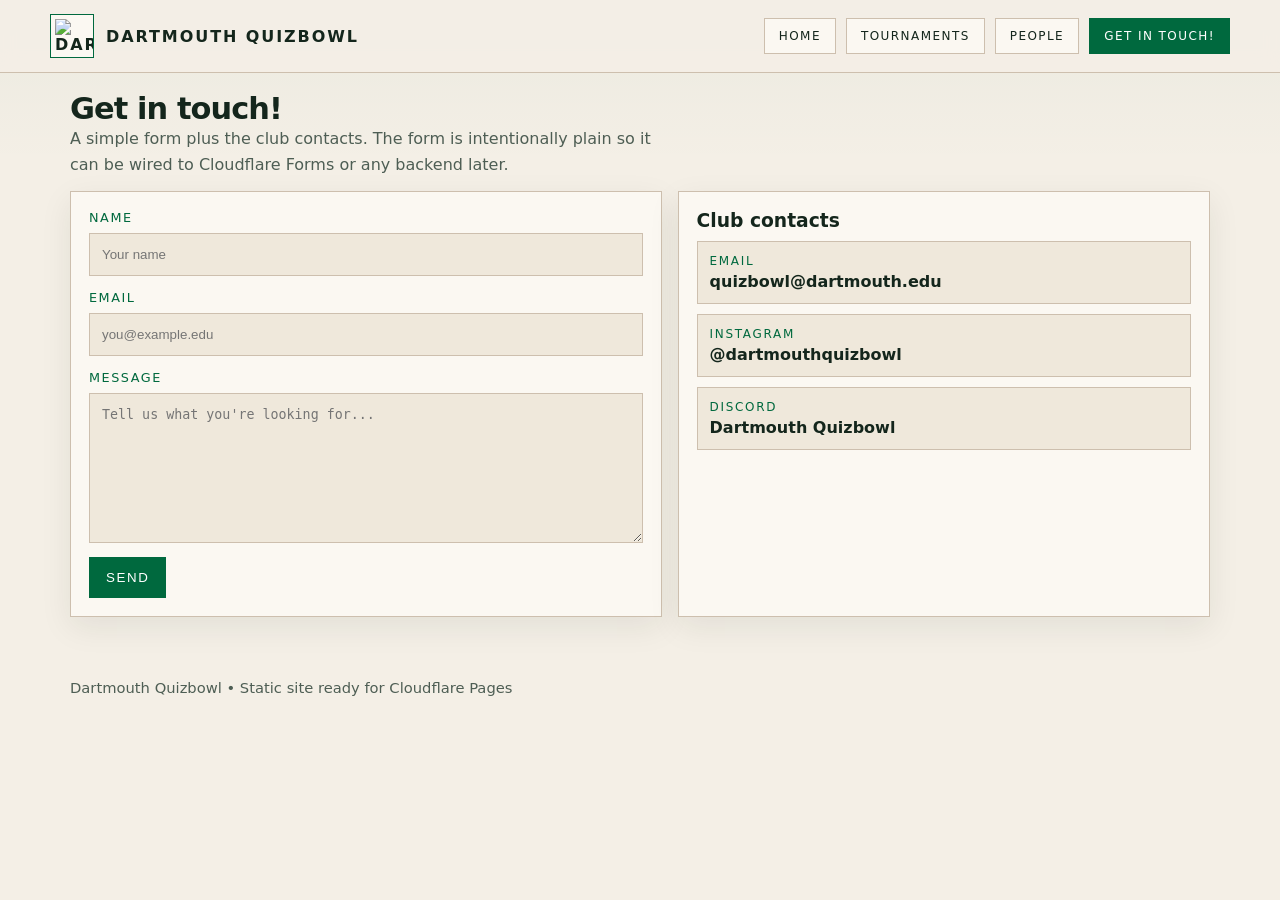
==== contact.html @ 3744be98 "first commit" ====
<!doctype html>
<html lang="en">
<head>
  <meta charset="utf-8" />
  <meta name="viewport" content="width=device-width, initial-scale=1" />
  <title>Dartmouth Quizbowl</title>
  <link rel="stylesheet" href="styles.css" />
  <script defer src="site.js"></script>
</head>
<body data-page="contact">
  <div class="site-shell">
    <header class="topbar">
      <div class="wrap topbar-inner">
        <a class="brand" href="index.html">
          <div class="brand-mark">
            <img src="logo.jpg" alt="Dartmouth Quizbowl logo" />
          </div>
          <div>Dartmouth Quizbowl</div>
        </a>
        <nav class="nav">
          <a href="index.html" data-page="home">Home</a>
          <a href="tournaments.html" data-page="tournaments">Tournaments</a>
          <a href="people.html" data-page="people">People</a>
          <a href="contact.html" data-page="contact">Get in touch!</a>
        </nav>
      </div>
    </header>
    <main>

      <section class="section">
        <div class="wrap">
          <div class="section-head">
            <div>
              <h2>Get in touch!</h2>
              <p>A simple form plus the club contacts. The form is intentionally plain so it can be wired to Cloudflare Forms or any backend later.</p>
            </div>
          </div>

          <div class="contact-layout">
            <form class="card form">
              <div class="field">
                <label for="name">Name</label>
                <input id="name" name="name" placeholder="Your name" />
              </div>
              <div class="field">
                <label for="email">Email</label>
                <input id="email" name="email" type="email" placeholder="you@example.edu" />
              </div>
              <div class="field">
                <label for="message">Message</label>
                <textarea id="message" name="message" placeholder="Tell us what you're looking for..."></textarea>
              </div>
              <button type="submit">Send</button>
            </form>

            <aside class="card contacts">
              <h3>Club contacts</h3>
              <div id="contactList" class="contact-list"></div>
            </aside>
          </div>
        </div>
      </section>

    </main>
    <footer class="footer">
      <div class="wrap small">Dartmouth Quizbowl • Static site ready for Cloudflare Pages</div>
    </footer>
  </div>
</body>
</html>
---- styles.css ----
:root{
  --bg:#f4efe6;
  --panel:#fbf8f2;
  --panel-2:#efe8db;
  --ink:#14261c;
  --muted:#4e5e54;
  --accent:#00693e;
  --accent-deep:#0c4f2f;
  --line:#cdbfae;
  --shadow:0 10px 30px rgba(20,38,28,.08);
  --max:1180px;
  --radius:0px;
}
*{box-sizing:border-box}
html,body{margin:0;padding:0;background:
  linear-gradient(180deg, rgba(0,105,62,.04), transparent 18%),
  var(--bg);
  color:var(--ink);
  font-family: Inter, ui-sans-serif, system-ui, -apple-system, BlinkMacSystemFont, "Segoe UI", sans-serif;
}
a{color:inherit;text-decoration:none}
img{display:block;max-width:100%}
.site-shell{min-height:100vh}
.wrap{max-width:var(--max);margin:0 auto;padding:0 20px}
.topbar{
  position:sticky;top:0;z-index:20;
  background:rgba(244,239,230,.95);
  backdrop-filter: blur(10px);
  border-bottom:1px solid var(--line);
}
.topbar-inner{
  display:flex;align-items:center;justify-content:space-between;gap:18px;
  padding:14px 0;
}
.brand{
  display:flex;align-items:center;gap:12px;font-weight:800;letter-spacing:.12em;text-transform:uppercase
}
.brand-mark{
  width:44px;
  height:44px;
  border:1px solid var(--accent);
  display:grid;
  place-items:center;
  background:var(--panel);
  overflow:hidden;
}

.brand-mark img{
  width:100%;
  height:100%;
  object-fit:contain;
  display:block;
  padding:4px;
}
.nav{display:flex;flex-wrap:wrap;gap:10px}
.nav a{
  padding:10px 14px;border:1px solid var(--line);background:var(--panel);text-transform:uppercase;
  font-size:12px;letter-spacing:.12em
}
.nav a.active,.nav a:hover{background:var(--accent);color:#fff;border-color:var(--accent)}

.hero{padding:30px 0 18px}
.hero-copy,.panel,.card{
  background:var(--panel);border:1px solid var(--line);box-shadow:var(--shadow);border-radius:var(--radius)
}
.hero-copy{padding:26px 28px}
.kicker{
  font-size:12px;letter-spacing:.16em;text-transform:uppercase;color:var(--accent);font-weight:700
}
h1,h2,h3,p,figure{margin:0}
h1{font-size:clamp(2.2rem, 5vw, 4.6rem);line-height:1;letter-spacing:-.05em;margin-top:10px}
.hero-copy p{margin-top:16px;color:var(--muted);max-width:72ch;font-size:1.02rem;line-height:1.65}

.home-collage-shell{
  margin-top:16px;
  padding:14px;
  background:linear-gradient(180deg, rgba(0,105,62,.06), rgba(0,105,62,.01));
  border:1px solid var(--line);
  box-shadow:var(--shadow);
}
.home-collage{
  display:grid;
  grid-template-columns:repeat(12,1fr);
  grid-template-rows:repeat(8, minmax(58px, 1fr));
  gap:12px;
  min-height:820px;
}
.collage-center,
.collage-item{
  border:1px solid var(--line);
  background:var(--panel);
}
.collage-center{
  grid-column:4 / 10;
  grid-row:3 / 7;
  padding:24px;
  display:flex;
  flex-direction:column;
  justify-content:center;
  align-items:flex-start;
  gap:14px;
  z-index:2;
}
.collage-center .eyebrow{
  font-size:11px;
  text-transform:uppercase;
  letter-spacing:.2em;
  color:var(--accent);
  font-weight:800;
}
.collage-center h2{
  font-size:clamp(1.6rem, 2.6vw, 2.6rem);
  line-height:1.02;
  letter-spacing:-.04em;
  max-width:10ch;
}
.collage-center p{
  color:var(--muted);
  line-height:1.75;
  max-width:38ch;
}
.collage-item{
  overflow:hidden;
  box-shadow:var(--shadow);
}
.collage-item img{
  width:100%;height:100%;object-fit:contain;background:var(--panel-2);
}
.collage-item.pos-a{grid-column:1 / 5;grid-row:1 / 4;transform:rotate(-1deg);}
.collage-item.pos-b{grid-column:5 / 9;grid-row:1 / 3;transform:rotate(1deg);}
.collage-item.pos-c{grid-column:9 / 13;grid-row:1 / 4;transform:rotate(-1deg);}
.collage-item.pos-d{grid-column:1 / 4;grid-row:4 / 7;transform:rotate(1deg);}
.collage-item.pos-e{grid-column:9 / 13;grid-row:4 / 7;transform:rotate(-1deg);}
.collage-item.pos-f{grid-column:2 / 6;grid-row:6 / 9;transform:rotate(1deg);}
.collage-item.pos-g{grid-column:6 / 11;grid-row:7 / 9;transform:rotate(-1deg);}
.collage-item.pos-h{grid-column:10 / 13;grid-row:6 / 8;transform:rotate(1deg);}

.section{padding:18px 0 34px}
.section-head{
  display:flex;align-items:end;justify-content:space-between;gap:18px;margin-bottom:14px
}
.section-head h2{font-size:1.9rem;letter-spacing:-.03em}
.section-head p{color:var(--muted);max-width:58ch;line-height:1.6}

.grid{display:grid;gap:16px}
.tournament{padding:18px;margin-bottom:16px}
.tournament h3{font-size:1.5rem;margin-bottom:10px}
.tournament p.desc{color:var(--muted);line-height:1.7;margin-bottom:14px;max-width:70ch}
.carousel{display:grid;grid-template-columns:auto 1fr auto;gap:10px;align-items:center}
.carousel button{
  width:44px;height:44px;border:1px solid var(--line);background:var(--panel-2);color:var(--accent);
  cursor:pointer;font-size:24px;line-height:1
}
.carousel-track{
  display:flex;gap:12px;overflow:auto;scroll-snap-type:x mandatory;padding-bottom:4px;
  scrollbar-width:thin;scrollbar-color:var(--accent) var(--panel-2)
}
.slide{
  min-width:min(100%, 760px);
  border:1px solid var(--line);background:var(--bg);scroll-snap-align:start
}
.slide-inner{padding:12px}
.slide-frame{
  width:100%;aspect-ratio:16 / 9;background:#ece5d9;border:1px solid var(--line);
  display:flex;align-items:center;justify-content:center;overflow:hidden
}
.slide-frame img{width:100%;height:100%;object-fit:contain;background:#ece5d9}
.caption{font-size:.93rem;color:var(--muted);padding:10px 2px 2px}

.people-group{margin-bottom:24px}
.divider{
  display:flex;align-items:center;gap:12px;margin:26px 0 16px
}
.divider:before,.divider:after{content:"";height:1px;background:var(--line);flex:1}
.divider span{
  text-transform:uppercase;letter-spacing:.18em;font-size:12px;color:var(--accent);font-weight:700
}
.people-grid{
  display:grid;
  grid-template-columns:repeat(4, minmax(0, 1fr));
  gap:16px;
}

@media (max-width: 1000px){
  .people-grid{
    grid-template-columns:repeat(2, minmax(0, 1fr));
  }
}

@media (max-width: 600px){
  .people-grid{
    grid-template-columns:1fr;
  }
}
.person{overflow:hidden}
.person .photo{aspect-ratio: 4 / 5;background:#ece5d9;border-bottom:1px solid var(--line)}
.person .photo img{width:100%;height:100%;object-fit:contain;background:#ece5d9}
.person .body{padding:14px}
.person .name{font-size:1.15rem;font-weight:800}
.person .title{margin-top:4px;color:var(--accent);text-transform:uppercase;font-size:.78rem;letter-spacing:.14em}
.person .bio{margin-top:10px;color:var(--muted);line-height:1.65;font-size:.95rem}

.contact-layout{display:grid;grid-template-columns:1fr .9fr;gap:16px}
.form{padding:18px}
.field{display:grid;gap:8px;margin-bottom:14px}
.field label{font-size:.8rem;text-transform:uppercase;letter-spacing:.12em;color:var(--accent)}
.field input,.field textarea{
  width:100%;padding:13px 12px;border:1px solid var(--line);background:var(--panel-2);color:var(--ink);border-radius:0;outline:none
}
.field textarea{min-height:150px;resize:vertical}
.form button{border:1px solid var(--accent);background:var(--accent);color:white;padding:12px 16px;text-transform:uppercase;letter-spacing:.12em;cursor:pointer}
.contacts{padding:18px}
.contact-list{display:grid;gap:10px;margin-top:10px}
.contact-item{padding:12px;border:1px solid var(--line);background:var(--panel-2)}
.contact-item .label{font-size:.75rem;text-transform:uppercase;letter-spacing:.14em;color:var(--accent)}
.contact-item .value{margin-top:4px;font-weight:700}
.footer{padding:28px 0 48px;color:var(--muted);font-size:.92rem}
.small{font-size:.92rem;color:var(--muted)}

@media (max-width: 980px){
  .carousel{grid-template-columns:1fr}
  .carousel button{display:none}
  .slide{min-width:100%}
  .home-collage{grid-template-columns:repeat(6,1fr);grid-template-rows:none;min-height:auto}
  .collage-center{
    grid-column:1 / -1;
    grid-row:auto;
    order:-1;
    margin-bottom:4px;
  }
  .collage-item.pos-a,.collage-item.pos-b,.collage-item.pos-c,.collage-item.pos-d,.collage-item.pos-e,.collage-item.pos-f,.collage-item.pos-g,.collage-item.pos-h{
    grid-column:span 3;
    grid-row:auto;
    transform:none;
    aspect-ratio:4 / 3;
    min-height:180px;
  }
  .contact-layout{grid-template-columns:1fr}
}
@media (max-width: 700px){
  .topbar-inner{flex-direction:column;align-items:flex-start}
  .nav{width:100%}
  .nav a{flex:1 1 auto;text-align:center}
  .home-collage{grid-template-columns:1fr;gap:12px}
  .collage-center,.collage-item.pos-a,.collage-item.pos-b,.collage-item.pos-c,.collage-item.pos-d,.collage-item.pos-e,.collage-item.pos-f,.collage-item.pos-g,.collage-item.pos-h{
    grid-column:1 / -1;
    grid-row:auto;
    transform:none;
    aspect-ratio:auto;
    min-height:180px;
  }
}

/* ── NEW HOMEPAGE ─────────────────────────────────────────────────────────── */

.hero-new{
  padding:56px 0 40px;
  border-bottom:1px solid var(--line);
}
.hero-new-inner{
  display:flex;flex-direction:column;gap:24px;
}
.hero-text{
  max-width:760px;
}
.hero-text h1{
  font-size:clamp(2.8rem, 7vw, 6rem);
  line-height:.96;
  letter-spacing:-.05em;
  margin-top:12px;
}
.hero-text p{
  margin-top:20px;color:var(--muted);font-size:1.08rem;line-height:1.7;max-width:56ch;
}
.hero-cta{
  display:inline-block;
  margin-top:28px;
  padding:13px 22px;
  border:1px solid var(--accent);
  background:var(--accent);
  color:#fff;
  text-transform:uppercase;
  letter-spacing:.12em;
  font-size:.82rem;
  font-weight:700;
  transition:background .18s,color .18s;
}
.hero-cta:hover{background:var(--accent-deep);border-color:var(--accent-deep)}

.intro-strip{
  padding:36px 0;
  border-bottom:1px solid var(--line);
}
.intro-text-block{
  max-width:720px;
}
.intro-text-block h2{
  font-size:clamp(1.4rem,2.8vw,2.2rem);
  letter-spacing:-.03em;
  line-height:1.1;
}
.intro-text-block p{
  margin-top:12px;color:var(--muted);line-height:1.75;max-width:62ch;
}

/* ── MASONRY COLLAGE ─────────────────────────────────────────────────────── */

.collage-section{padding:32px 0 40px}

.masonry-collage{
  display:grid;
  grid-template-columns:repeat(3,1fr);
  gap:12px;
  align-items:start;
}
.masonry-col{
  display:flex;flex-direction:column;gap:12px;
}
.masonry-item{
  margin:0;
  border:1px solid var(--line);
  background:var(--panel);
  overflow:hidden;
  box-shadow:var(--shadow);
}
.masonry-item img{
  width:100%;
  height:auto;
  display:block;
  object-fit:cover;
  transition:transform .4s ease;
}
.masonry-item:hover img{transform:scale(1.025)}

/* offset the middle column for a staggered feel */
.masonry-col:nth-child(2){
  margin-top:28px;
}

/* ── QUIZ ────────────────────────────────────────────────────────────────── */

.quiz-section{padding-bottom:60px}

.quiz-container{
  max-width:740px;
  position:relative;
  min-height:220px;
}

.quiz-card{
  background:var(--panel);
  border:1px solid var(--line);
  box-shadow:var(--shadow);
  padding:28px 28px 22px;
  opacity:0;
  transform:translateY(12px);
  transition:opacity .38s ease, transform .38s ease;
}
.quiz-card--visible{
  opacity:1;
  transform:translateY(0);
}
.quiz-card--exit{
  opacity:0;
  transform:translateY(-10px);
}

/* Correct flash: a subtle green highlight on the card */
.quiz-card--correct{
  border-color:var(--accent);
  animation:correctPulse .5s ease forwards;
}
@keyframes correctPulse{
  0%  {box-shadow:0 0 0 0 rgba(0,105,62,.35)}
  60% {box-shadow:0 0 0 14px rgba(0,105,62,0)}
  100%{box-shadow:var(--shadow)}
}

.quiz-question{
  font-size:1.08rem;
  line-height:1.7;
  font-weight:600;
  color:var(--ink);
  margin:0 0 22px;
  letter-spacing:-.01em;
}

.quiz-choices{
  display:grid;
  grid-template-columns:1fr 1fr;
  gap:10px;
}

.quiz-choice{
  text-align:left;
  padding:13px 15px;
  border:1px solid var(--line);
  background:var(--panel-2);
  color:var(--ink);
  font-size:.95rem;
  line-height:1.4;
  cursor:pointer;
  border-radius:0;
  transition:background .15s, border-color .15s, color .15s;
}
.quiz-choice:hover:not(:disabled){
  background:var(--accent);
  color:#fff;
  border-color:var(--accent);
}
.quiz-choice--locked{cursor:default}
.quiz-choice--correct{
  background:var(--accent)!important;
  color:#fff!important;
  border-color:var(--accent)!important;
  font-weight:700;
}
.quiz-choice--wrong{
  background:#f8ece8!important;
  color:#8a3520!important;
  border-color:#d4845a!important;
}
.quiz-choice--reveal{
  background:rgba(0,105,62,.1)!important;
  border-color:var(--accent)!important;
  color:var(--accent)!important;
  font-weight:700;
}

.quiz-next{
  display:inline-block;
  margin-top:18px;
  padding:11px 18px;
  border:1px solid var(--accent);
  background:var(--accent);
  color:#fff;
  font-size:.82rem;
  text-transform:uppercase;
  letter-spacing:.12em;
  cursor:pointer;
  font-weight:700;
  animation:fadeUp .3s ease forwards;
}
.quiz-next--retry{
  background:transparent;
  color:var(--accent);
}
.quiz-next:hover{background:var(--accent-deep);border-color:var(--accent-deep);color:#fff}
@keyframes fadeUp{
  from{opacity:0;transform:translateY(6px)}
  to  {opacity:1;transform:translateY(0)}
}

/* confetti pieces */
.confetti-piece{will-change:transform,opacity}

/* ── RESPONSIVE ADDITIONS ─────────────────────────────────────────────────── */

@media(max-width:860px){
  .masonry-collage{grid-template-columns:repeat(2,1fr)}
  .masonry-col:nth-child(3){display:none}
  .masonry-col:nth-child(2){margin-top:18px}
  .quiz-choices{grid-template-columns:1fr}
}
@media(max-width:600px){
  .masonry-collage{grid-template-columns:1fr}
  .masonry-col:nth-child(2){margin-top:0}
  .masonry-col:nth-child(3){display:flex}
  .quiz-card{padding:20px 16px 16px}
}
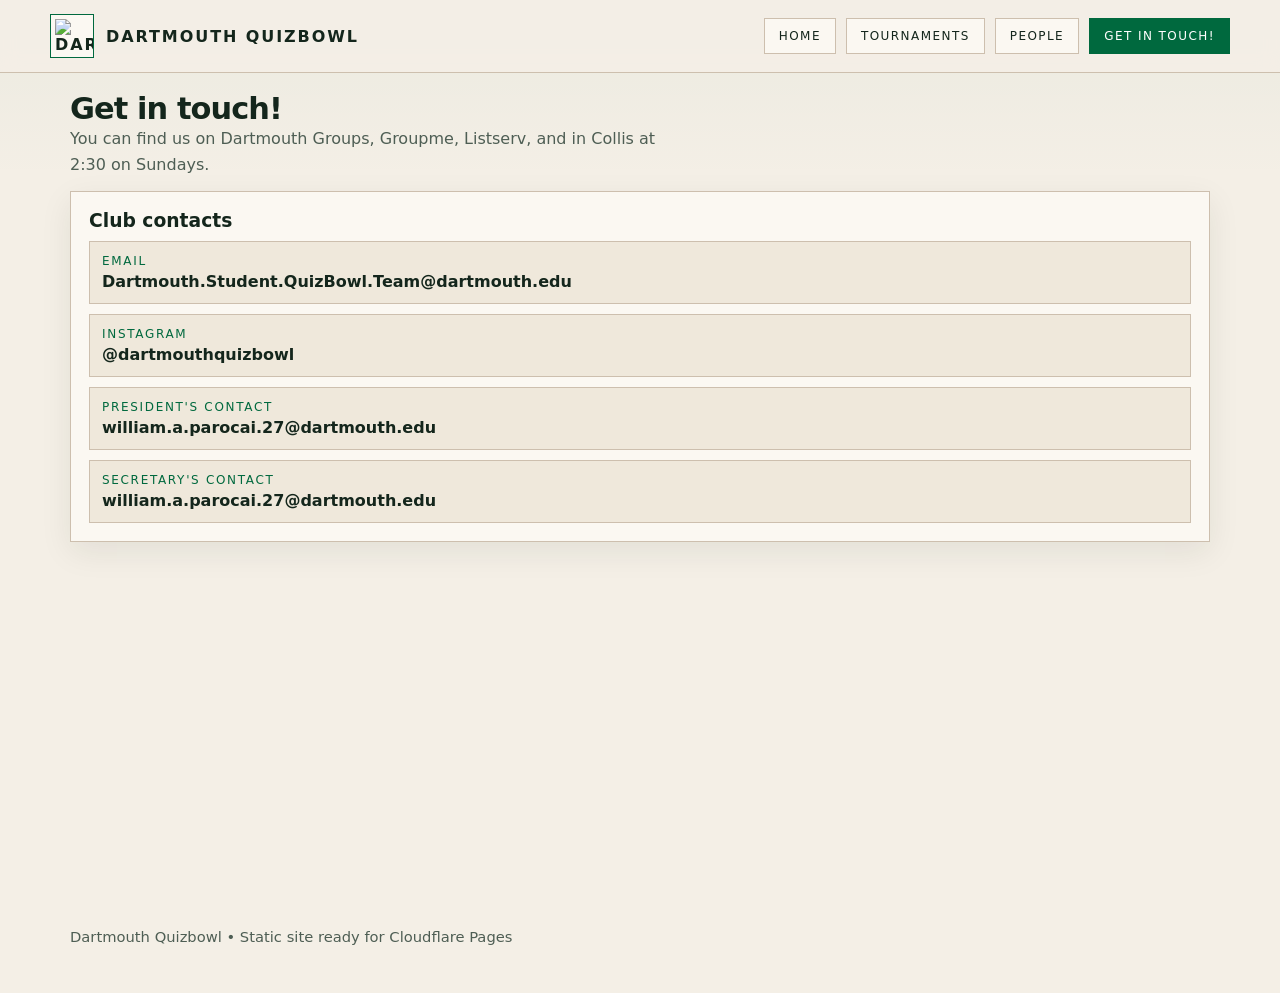
==== commit fd8b9692: "morning" ====
--- a/contact.html
+++ b/contact.html
@@ -26,16 +26,16 @@
       </div>
     </header>
     <main>
-
+      
       <section class="section">
         <div class="wrap">
           <div class="section-head">
             <div>
               <h2>Get in touch!</h2>
-              <p>A simple form plus the club contacts. The form is intentionally plain so it can be wired to Cloudflare Forms or any backend later.</p>
+              <p>You can find us on Dartmouth Groups, Groupme, Listserv, and in Collis at 2:30 on Sundays.</p>
             </div>
           </div>
-
+          <!--
           <div class="contact-layout">
             <form class="card form">
               <div class="field">
@@ -52,6 +52,7 @@
               </div>
               <button type="submit">Send</button>
             </form>
+            -->
 
             <aside class="card contacts">
               <h3>Club contacts</h3>
--- a/styles.css
+++ b/styles.css
@@ -468,3 +468,20 @@
   .masonry-col:nth-child(3){display:flex}
   .quiz-card{padding:20px 16px 16px}
 }
+
+#masonry-collage,
+#masonry-collage img {
+  max-width: 100%;
+}
+
+.masonry-collage figure {
+  margin: 0 0 1rem;
+  break-inside: avoid;
+  -webkit-column-break-inside: avoid;
+}
+
+.masonry-collage img {
+  display: block;
+  width: 100%;
+  height: auto;
+}
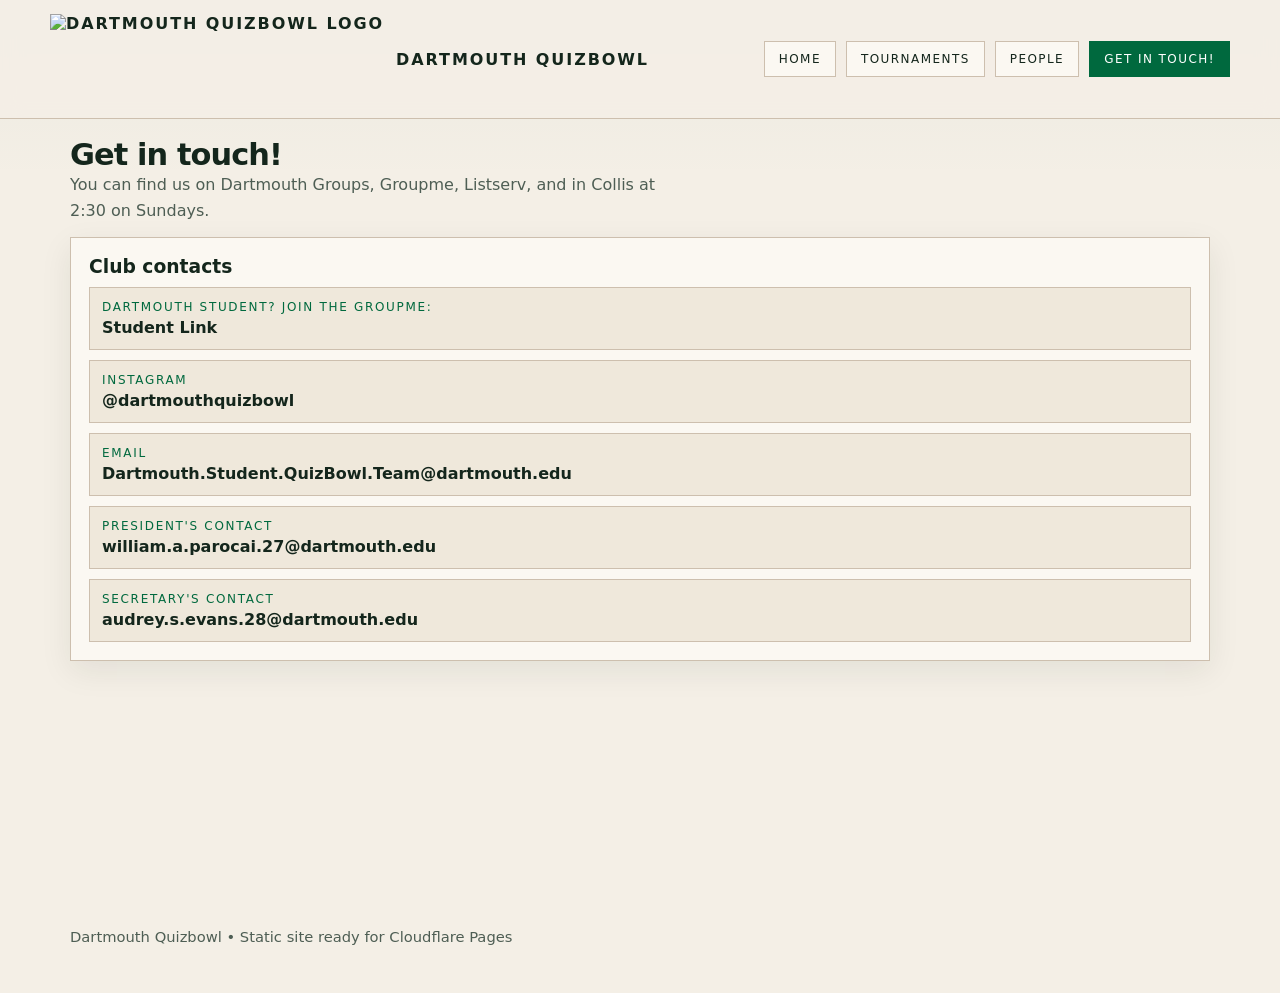
==== commit 501ead5c: "Logo added" ====
--- a/contact.html
+++ b/contact.html
@@ -13,7 +13,7 @@
       <div class="wrap topbar-inner">
         <a class="brand" href="index.html">
           <div class="brand-mark">
-            <img src="logo.jpg" alt="Dartmouth Quizbowl logo" />
+            <img src="https://aura.dartmouthquizbowl.org/logo.webp" alt="Dartmouth Quizbowl logo" />
           </div>
           <div>Dartmouth Quizbowl</div>
         </a>
--- a/styles.css
+++ b/styles.css
@@ -36,21 +36,21 @@
   display:flex;align-items:center;gap:12px;font-weight:800;letter-spacing:.12em;text-transform:uppercase
 }
 .brand-mark{
-  width:44px;
-  height:44px;
-  border:1px solid var(--accent);
+  height:10%;
+  width: auto;
+  border:0px solid var(--accent);
   display:grid;
   place-items:center;
-  background:var(--panel);
-  overflow:hidden;
+  background:transparent;
+  object-fit: contain;
 }
 
 .brand-mark img{
-  width:100%;
-  height:100%;
+  width:auto;
+  height:10vh;
   object-fit:contain;
   display:block;
-  padding:4px;
+  padding:0px;
 }
 .nav{display:flex;flex-wrap:wrap;gap:10px}
 .nav a{
@@ -161,10 +161,10 @@
 }
 .slide-inner{padding:12px}
 .slide-frame{
-  width:100%;aspect-ratio:16 / 9;background:#ece5d9;border:1px solid var(--line);
+  width:100%;aspect-ratio:16 / 9;background:transparent;border:0px solid var(--line);
   display:flex;align-items:center;justify-content:center;overflow:hidden
 }
-.slide-frame img{width:100%;height:100%;object-fit:contain;background:#ece5d9}
+.slide-frame img{width:100%;height:100%;object-fit:contain;background:transparent}
 .caption{font-size:.93rem;color:var(--muted);padding:10px 2px 2px}
 
 .people-group{margin-bottom:24px}
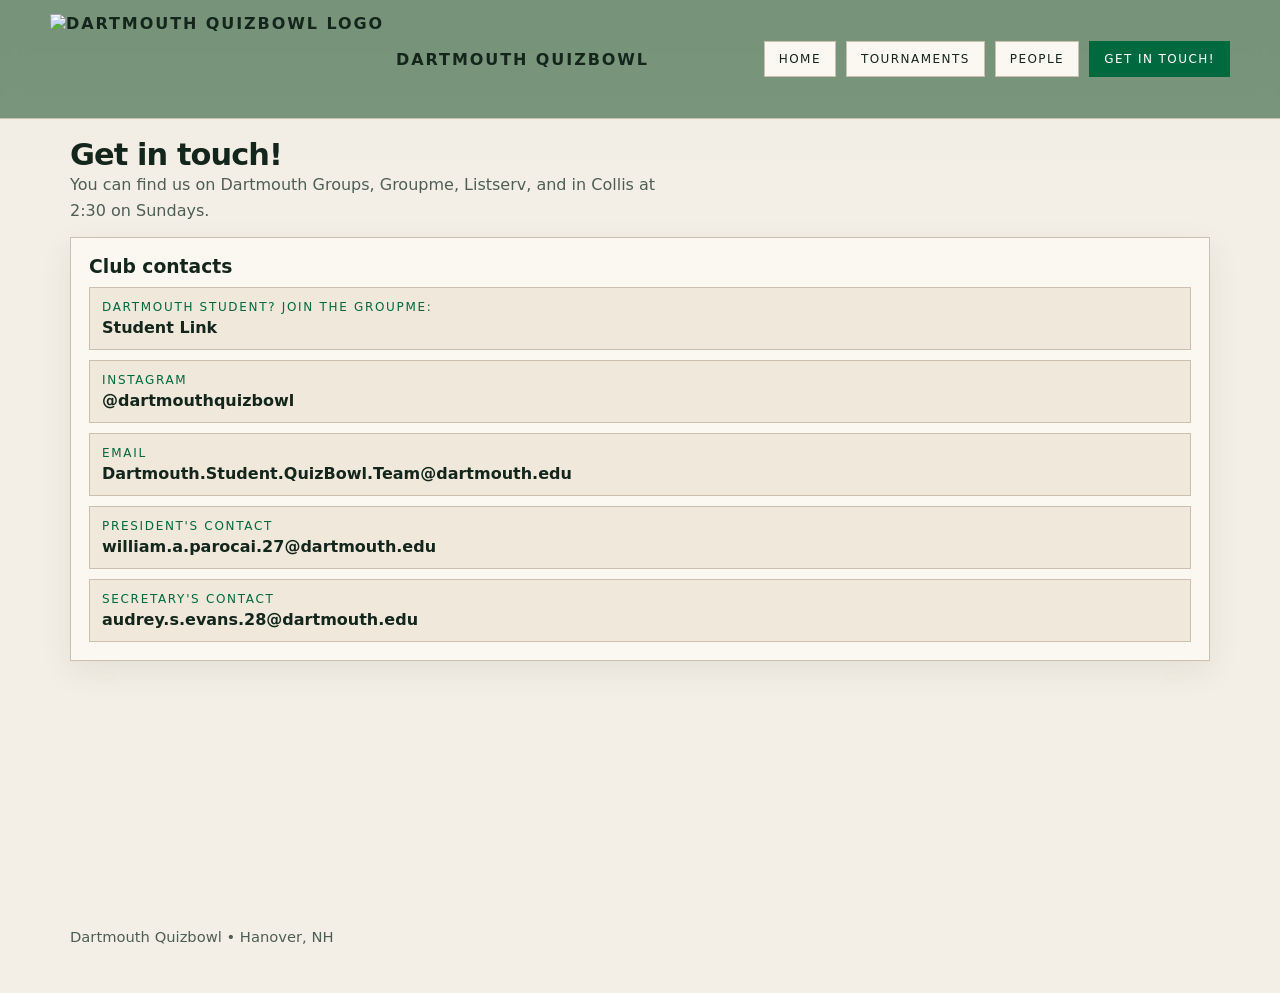
==== commit 388c18fe: "green bar" ====
--- a/contact.html
+++ b/contact.html
@@ -64,7 +64,7 @@
 
     </main>
     <footer class="footer">
-      <div class="wrap small">Dartmouth Quizbowl • Static site ready for Cloudflare Pages</div>
+      <div class="wrap small">Dartmouth Quizbowl • Hanover, NH</div>
     </footer>
   </div>
 </body>
--- a/styles.css
+++ b/styles.css
@@ -24,7 +24,7 @@
 .wrap{max-width:var(--max);margin:0 auto;padding:0 20px}
 .topbar{
   position:sticky;top:0;z-index:20;
-  background:rgba(244,239,230,.95);
+  background:rgba(3, 62, 21, 0.5);
   backdrop-filter: blur(10px);
   border-bottom:1px solid var(--line);
 }
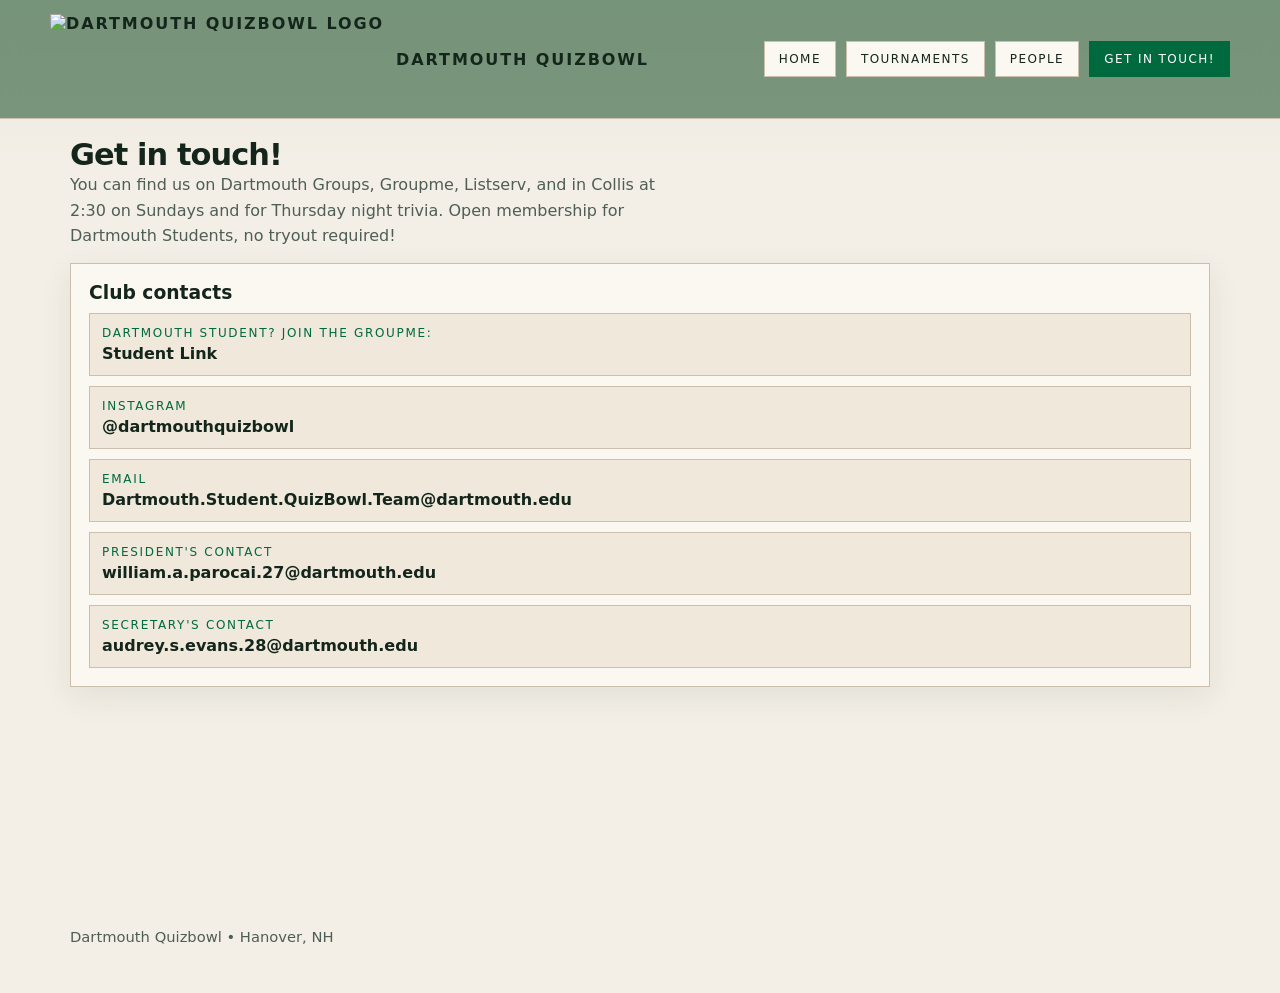
==== commit be10ed9e: "Descriptions edited" ====
--- a/contact.html
+++ b/contact.html
@@ -32,7 +32,7 @@
           <div class="section-head">
             <div>
               <h2>Get in touch!</h2>
-              <p>You can find us on Dartmouth Groups, Groupme, Listserv, and in Collis at 2:30 on Sundays.</p>
+              <p>You can find us on Dartmouth Groups, Groupme, Listserv, and in Collis at 2:30 on Sundays and for Thursday night trivia. Open membership for Dartmouth Students, no tryout required!</p>
             </div>
           </div>
           <!--
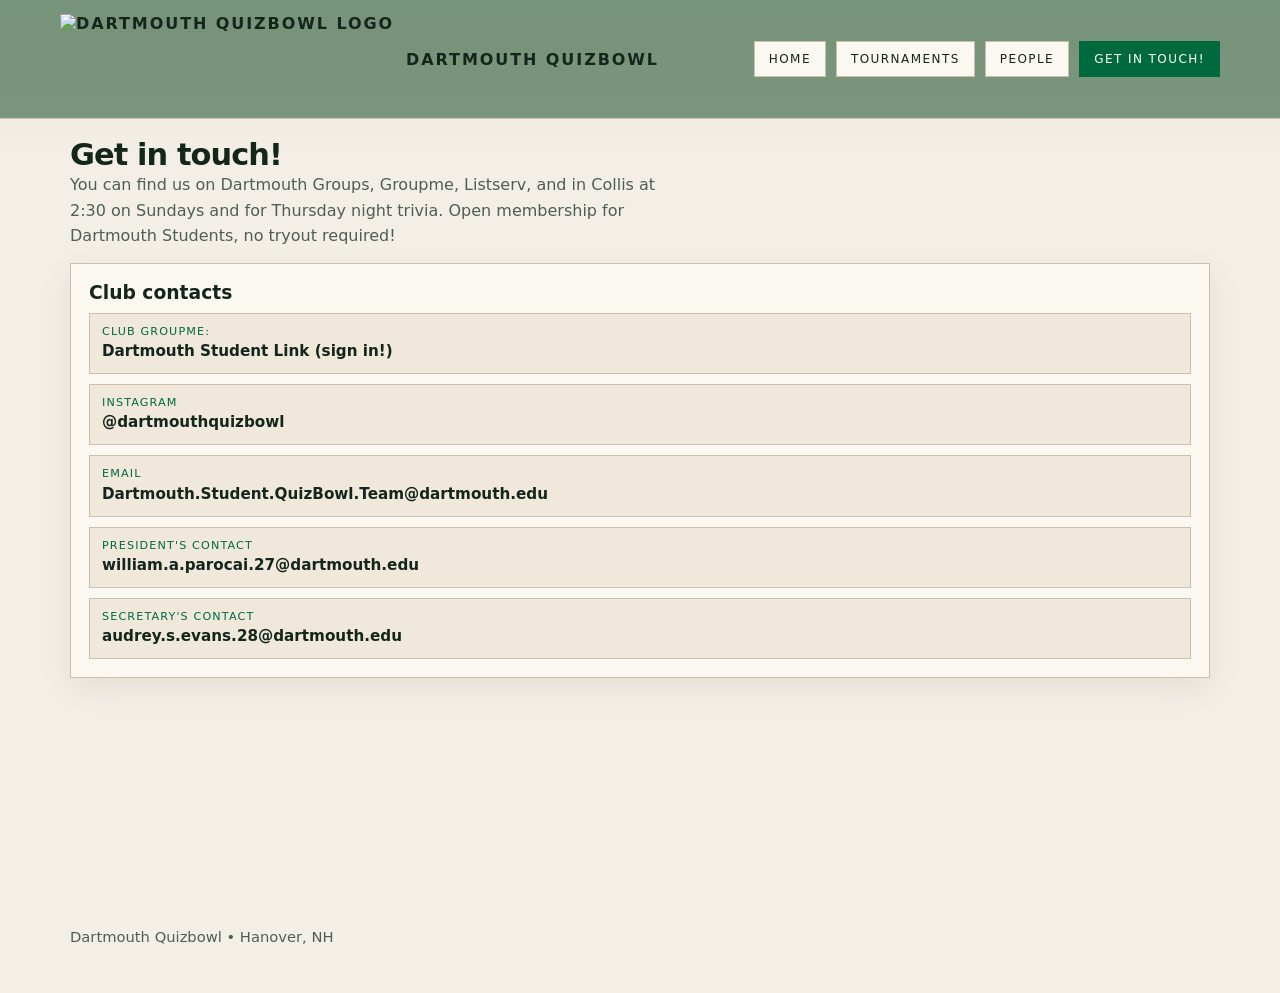
==== commit 3c21af96: "Added favicon logo and no easter eggs" ====
--- a/contact.html
+++ b/contact.html
@@ -4,6 +4,7 @@
   <meta charset="utf-8" />
   <meta name="viewport" content="width=device-width, initial-scale=1" />
   <title>Dartmouth Quizbowl</title>
+  <link rel="icon" href="https://aura.dartmouthquizbowl.org/logo.webp" type="image/webp" />
   <link rel="stylesheet" href="styles.css" />
   <script defer src="site.js"></script>
 </head>
--- a/styles.css
+++ b/styles.css
@@ -30,7 +30,7 @@
 }
 .topbar-inner{
   display:flex;align-items:center;justify-content:space-between;gap:18px;
-  padding:14px 0;
+  padding:14px 10px;
 }
 .brand{
   display:flex;align-items:center;gap:12px;font-weight:800;letter-spacing:.12em;text-transform:uppercase
@@ -152,16 +152,24 @@
   cursor:pointer;font-size:24px;line-height:1
 }
 .carousel-track{
-  display:flex;gap:12px;overflow:auto;scroll-snap-type:x mandatory;padding-bottom:4px;
+  --tournament-photo-height:clamp(260px, 45vw, 520px);
+  display:flex;gap:8px;align-items:flex-start;overflow:auto;scroll-snap-type:x mandatory;padding-bottom:4px;
   scrollbar-width:thin;scrollbar-color:var(--accent) var(--panel-2)
 }
 .slide{
-  min-width:min(100%, 760px);
-  border:1px solid var(--line);background:var(--bg);scroll-snap-align:start
-}
-.slide-inner{padding:12px}
+  flex:0 0 auto;
+  width:min(calc((var(--tournament-photo-height) * 16) / 9), 100%);
+  max-width:100%;
+  border:0px solid var(--line);background:var(--bg);scroll-snap-align:center
+}
+.slide:first-child{scroll-snap-align:start}
+.slide:last-child{scroll-snap-align:end}
+.slide--loaded{
+  width:min(calc(var(--tournament-photo-height) * var(--slide-ratio-number)), 100%);
+}
+.slide-inner{padding:8px}
 .slide-frame{
-  width:100%;aspect-ratio:16 / 9;background:transparent;border:0px solid var(--line);
+  width:100%;aspect-ratio:var(--slide-ratio, 16 / 9);background:transparent;border:0px solid var(--line);
   display:flex;align-items:center;justify-content:center;overflow:hidden
 }
 .slide-frame img{width:100%;height:100%;object-fit:contain;background:transparent}
@@ -174,6 +182,52 @@
 .divider:before,.divider:after{content:"";height:1px;background:var(--line);flex:1}
 .divider span{
   text-transform:uppercase;letter-spacing:.18em;font-size:12px;color:var(--accent);font-weight:700
+}
+.alumni-key{
+  display:inline-flex;
+  align-items:center;
+  gap:1px;
+  cursor:default!important;
+}
+.alumni-key-letter{
+  appearance:none;
+  border:0;
+  background:transparent;
+  color:inherit;
+  cursor:default!important;
+  font:inherit;
+  letter-spacing:inherit;
+  padding:2px 1px;
+  text-transform:inherit;
+  transition:transform .16s ease;
+  user-select:none;
+  -webkit-user-drag:none;
+}
+.alumni-key,
+.alumni-key *,
+.alumni-key-letter,
+.alumni-key-letter:hover,
+.alumni-key-letter:active,
+.alumni-key-letter:focus,
+.alumni-key-letter:focus-visible,
+.alumni-key-letter.selected{
+  cursor:default!important;
+}
+.alumni-key-letter:hover,
+.alumni-key-letter:focus-visible{
+  outline:0;
+}
+.alumni-key-letter.selected{
+  outline:0;
+  transform:translateY(-1px);
+}
+.alumni-key--shuffling .alumni-key-letter{
+  animation:alumniKeyShuffle .26s cubic-bezier(.2,.8,.2,1);
+}
+@keyframes alumniKeyShuffle{
+  0%{transform:translateY(0)}
+  45%{transform:translateY(-3px)}
+  100%{transform:translateY(0)}
 }
 .people-grid{
   display:grid;
@@ -199,6 +253,15 @@
 .person .name{font-size:1.15rem;font-weight:800}
 .person .title{margin-top:4px;color:var(--accent);text-transform:uppercase;font-size:.78rem;letter-spacing:.14em}
 .person .bio{margin-top:10px;color:var(--muted);line-height:1.65;font-size:.95rem}
+.person--secret{
+  transform-origin:center top;
+  animation:secretPersonIn .62s cubic-bezier(.18,.9,.22,1) both;
+}
+@keyframes secretPersonIn{
+  0%{opacity:0;transform:translateY(18px) scale(.96)}
+  60%{opacity:1;transform:translateY(-3px) scale(1.015)}
+  100%{opacity:1;transform:translateY(0) scale(1)}
+}
 
 .contact-layout{display:grid;grid-template-columns:1fr .9fr;gap:16px}
 .form{padding:18px}
@@ -209,18 +272,56 @@
 }
 .field textarea{min-height:150px;resize:vertical}
 .form button{border:1px solid var(--accent);background:var(--accent);color:white;padding:12px 16px;text-transform:uppercase;letter-spacing:.12em;cursor:pointer}
-.contacts{padding:18px}
-.contact-list{display:grid;gap:10px;margin-top:10px}
-.contact-item{padding:12px;border:1px solid var(--line);background:var(--panel-2)}
-.contact-item .label{font-size:.75rem;text-transform:uppercase;letter-spacing:.14em;color:var(--accent)}
-.contact-item .value{margin-top:4px;font-weight:700}
+.contacts{
+  padding:18px;
+}
+
+.contact-list{
+  display:grid;
+  gap:10px;
+  margin-top:10px;
+}
+
+.contact-item{
+  padding:12px;
+  border:1px solid var(--line);
+  background:var(--panel-2);
+}
+
+.contact-item .label{
+  font-size:.7rem;
+  line-height:1.1;
+  text-transform:uppercase;
+  letter-spacing:.10em;
+  color:var(--accent);
+}
+
+.contact-item .value{
+  margin-top:4px;
+  font-weight:700;
+  font-size:clamp(.85rem, 3.2vw, .95rem);
+  line-height:1.25;
+  overflow-wrap:anywhere;
+  word-break:break-word;
+  white-space:normal;
+}
 .footer{padding:28px 0 48px;color:var(--muted);font-size:.92rem}
 .small{font-size:.92rem;color:var(--muted)}
+
+@media (max-width: 600px){
+  .contacts{
+    padding:14px;
+  }
+
+  .contact-item{
+    padding:10px;
+  }
+}
 
 @media (max-width: 980px){
   .carousel{grid-template-columns:1fr}
   .carousel button{display:none}
-  .slide{min-width:100%}
+  .slide{min-width:0}
   .home-collage{grid-template-columns:repeat(6,1fr);grid-template-rows:none;min-height:auto}
   .collage-center{
     grid-column:1 / -1;
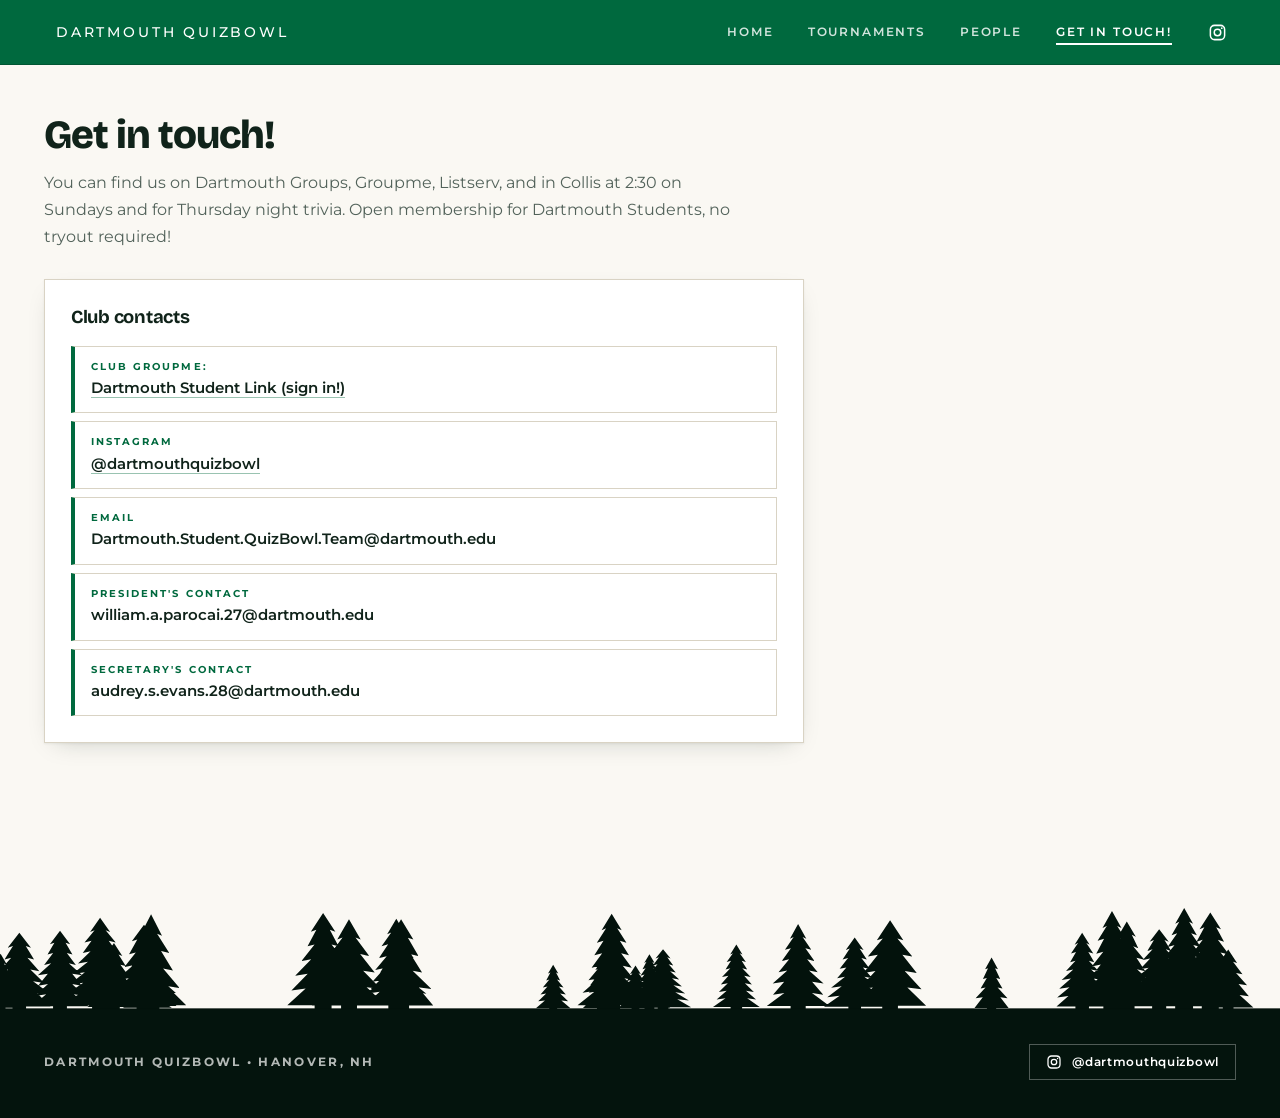
==== commit be9f2561: "Redesign: Montserrat header, trivia stage with bonfire, rotating photos, titles in Bricolage Grotesq" ====
--- a/contact.html
+++ b/contact.html
@@ -5,24 +5,27 @@
   <meta name="viewport" content="width=device-width, initial-scale=1" />
   <title>Dartmouth Quizbowl</title>
   <link rel="icon" href="https://aura.dartmouthquizbowl.org/logo.webp" type="image/webp" />
+  <link rel="preconnect" href="https://fonts.googleapis.com" />
+  <link rel="preconnect" href="https://fonts.gstatic.com" crossorigin />
+  <link href="https://fonts.googleapis.com/css2?family=Fraunces:ital,opsz,wght@1,9..144,500;1,9..144,600&family=Bricolage+Grotesque:opsz,wght@12..96,600;12..96,700;12..96,800&family=Montserrat:wght@300;400;500;600;700;800&display=swap" rel="stylesheet" />
   <link rel="stylesheet" href="styles.css" />
   <script defer src="site.js"></script>
 </head>
 <body data-page="contact">
   <div class="site-shell">
-    <header class="topbar">
+    <header class="topbar" id="topbar">
       <div class="wrap topbar-inner">
-        <a class="brand" href="index.html">
-          <div class="brand-mark">
-            <img src="https://aura.dartmouthquizbowl.org/logo.webp" alt="Dartmouth Quizbowl logo" />
-          </div>
-          <div>Dartmouth Quizbowl</div>
+        <a class="brand" href="index.html" aria-label="Dartmouth Quizbowl home">
+          <img class="brand-logo" src="https://aura.dartmouthquizbowl.org/logo.webp" alt="" />
+          <span class="brand-text">Dartmouth <em>Quizbowl</em></span>
         </a>
-        <nav class="nav">
+        <button class="nav-toggle" type="button" aria-label="Toggle menu" aria-expanded="false" aria-controls="siteNav"><span></span><span></span><span></span></button>
+        <nav class="nav" id="siteNav">
           <a href="index.html" data-page="home">Home</a>
           <a href="tournaments.html" data-page="tournaments">Tournaments</a>
           <a href="people.html" data-page="people">People</a>
           <a href="contact.html" data-page="contact">Get in touch!</a>
+          <a href="https://www.instagram.com/dartmouthquizbowl/" class="nav-ig" target="_blank" rel="noopener noreferrer" aria-label="Dartmouth Quizbowl on Instagram" title="Instagram"><svg viewBox="0 0 24 24" fill="none" stroke="currentColor" stroke-width="1.9" stroke-linecap="round" stroke-linejoin="round" aria-hidden="true"><rect x="3" y="3" width="18" height="18" rx="5.2"/><circle cx="12" cy="12" r="4.1"/><circle cx="17.4" cy="6.6" r="1.1" fill="currentColor" stroke="none"/></svg></a>
         </nav>
       </div>
     </header>
@@ -65,7 +68,10 @@
 
     </main>
     <footer class="footer">
-      <div class="wrap small">Dartmouth Quizbowl • Hanover, NH</div>
+      <div class="wrap footer-inner">
+        <div class="small">Dartmouth Quizbowl &bull; Hanover, NH</div>
+        <a class="footer-ig" href="https://www.instagram.com/dartmouthquizbowl/" target="_blank" rel="noopener noreferrer"><svg viewBox="0 0 24 24" fill="none" stroke="currentColor" stroke-width="1.9" stroke-linecap="round" stroke-linejoin="round" aria-hidden="true"><rect x="3" y="3" width="18" height="18" rx="5.2"/><circle cx="12" cy="12" r="4.1"/><circle cx="17.4" cy="6.6" r="1.1" fill="currentColor" stroke="none"/></svg><span>@dartmouthquizbowl</span></a>
+      </div>
     </footer>
   </div>
 </body>
--- a/styles.css
+++ b/styles.css
@@ -1,588 +1,392 @@
+/* ───────────────────────────────────────────────────────────────────────────
+   Dartmouth Quizbowl — crisp, light, square. Dark pines at the bottom.
+   ─────────────────────────────────────────────────────────────────────────── */
 :root{
-  --bg:#f4efe6;
-  --panel:#fbf8f2;
-  --panel-2:#efe8db;
-  --ink:#14261c;
-  --muted:#4e5e54;
+  --bg:#faf8f3;
+  --white:#fff;
+  --tint:#eaf1ec;
+  --panel:#fff;
+  --panel-2:#f1eee6;
+  --ink:#10231a;
+  --muted:#52625a;
   --accent:#00693e;
-  --accent-deep:#0c4f2f;
-  --line:#cdbfae;
-  --shadow:0 10px 30px rgba(20,38,28,.08);
-  --max:1180px;
-  --radius:0px;
-}
-*{box-sizing:border-box}
-html,body{margin:0;padding:0;background:
-  linear-gradient(180deg, rgba(0,105,62,.04), transparent 18%),
-  var(--bg);
-  color:var(--ink);
-  font-family: Inter, ui-sans-serif, system-ui, -apple-system, BlinkMacSystemFont, "Segoe UI", sans-serif;
-}
+  --accent-bright:#12a363;
+  --accent-deep:#064a2c;
+  --night:#04140d;
+  --mist:#a9c9b8;
+  --line:#d9d3c4;
+  --shadow:0 1px 2px rgba(16,35,26,.06), 0 8px 24px -12px rgba(16,35,26,.25);
+  --shadow-lg:0 2px 4px rgba(0,0,0,.08), 0 24px 56px -20px rgba(0,0,0,.5);
+  --max:1240px;
+  --head-h:64px;
+  --font:"Montserrat", ui-sans-serif, system-ui, -apple-system, "Segoe UI", sans-serif;
+}
+*{box-sizing:border-box;border-radius:0}
+html{scroll-behavior:smooth}
+html,body{margin:0;padding:0}
+body{background:var(--bg);color:var(--ink);font-family:var(--font);-webkit-font-smoothing:antialiased}
 a{color:inherit;text-decoration:none}
 img{display:block;max-width:100%}
-.site-shell{min-height:100vh}
-.wrap{max-width:var(--max);margin:0 auto;padding:0 20px}
-.topbar{
-  position:sticky;top:0;z-index:20;
-  background:rgba(3, 62, 21, 0.5);
-  backdrop-filter: blur(10px);
-  border-bottom:1px solid var(--line);
-}
-.topbar-inner{
-  display:flex;align-items:center;justify-content:space-between;gap:18px;
-  padding:14px 10px;
-}
-.brand{
-  display:flex;align-items:center;gap:12px;font-weight:800;letter-spacing:.12em;text-transform:uppercase
-}
-.brand-mark{
-  height:10%;
-  width: auto;
-  border:0px solid var(--accent);
-  display:grid;
-  place-items:center;
-  background:transparent;
-  object-fit: contain;
-}
-
-.brand-mark img{
-  width:auto;
-  height:10vh;
-  object-fit:contain;
-  display:block;
-  padding:0px;
-}
-.nav{display:flex;flex-wrap:wrap;gap:10px}
+h1,h2,h3,p,figure,ul{margin:0}
+.site-shell{min-height:100vh;display:flex;flex-direction:column}
+main{flex:1}
+.wrap{max-width:var(--max);margin:0 auto;padding:0 24px}
+::selection{background:var(--accent);color:#fff}
+:focus-visible{outline:2px solid var(--accent-bright);outline-offset:2px}
+
+/* ── HEADER ─────────────────────────────────────────────────────────────── */
+.topbar{position:sticky;top:0;z-index:50;background:var(--accent);border-bottom:1px solid rgba(0,0,0,.18)}
+.topbar.is-scrolled{box-shadow:0 6px 20px -8px rgba(0,0,0,.45)}
+.topbar-inner{display:flex;align-items:center;justify-content:space-between;gap:20px;height:var(--head-h)}
+.brand{display:flex;align-items:center;gap:12px;color:#fff;flex-shrink:0}
+.brand-logo{height:38px;width:auto;object-fit:contain}
+.brand-text{font-weight:500;font-size:.88rem;letter-spacing:.2em;text-transform:uppercase;line-height:1;white-space:nowrap}
+.brand-text em{font-style:normal;font-weight:inherit;opacity:1}
+
+.nav{display:flex;align-items:center;gap:2px}
 .nav a{
-  padding:10px 14px;border:1px solid var(--line);background:var(--panel);text-transform:uppercase;
-  font-size:12px;letter-spacing:.12em
-}
-.nav a.active,.nav a:hover{background:var(--accent);color:#fff;border-color:var(--accent)}
-
-.hero{padding:30px 0 18px}
-.hero-copy,.panel,.card{
-  background:var(--panel);border:1px solid var(--line);box-shadow:var(--shadow);border-radius:var(--radius)
-}
-.hero-copy{padding:26px 28px}
-.kicker{
-  font-size:12px;letter-spacing:.16em;text-transform:uppercase;color:var(--accent);font-weight:700
-}
-h1,h2,h3,p,figure{margin:0}
-h1{font-size:clamp(2.2rem, 5vw, 4.6rem);line-height:1;letter-spacing:-.05em;margin-top:10px}
-.hero-copy p{margin-top:16px;color:var(--muted);max-width:72ch;font-size:1.02rem;line-height:1.65}
-
-.home-collage-shell{
-  margin-top:16px;
-  padding:14px;
-  background:linear-gradient(180deg, rgba(0,105,62,.06), rgba(0,105,62,.01));
-  border:1px solid var(--line);
-  box-shadow:var(--shadow);
-}
-.home-collage{
-  display:grid;
-  grid-template-columns:repeat(12,1fr);
-  grid-template-rows:repeat(8, minmax(58px, 1fr));
-  gap:12px;
-  min-height:820px;
-}
-.collage-center,
-.collage-item{
-  border:1px solid var(--line);
-  background:var(--panel);
-}
-.collage-center{
-  grid-column:4 / 10;
-  grid-row:3 / 7;
-  padding:24px;
-  display:flex;
-  flex-direction:column;
-  justify-content:center;
-  align-items:flex-start;
-  gap:14px;
-  z-index:2;
-}
-.collage-center .eyebrow{
-  font-size:11px;
-  text-transform:uppercase;
-  letter-spacing:.2em;
-  color:var(--accent);
-  font-weight:800;
-}
-.collage-center h2{
-  font-size:clamp(1.6rem, 2.6vw, 2.6rem);
-  line-height:1.02;
-  letter-spacing:-.04em;
-  max-width:10ch;
-}
-.collage-center p{
-  color:var(--muted);
-  line-height:1.75;
-  max-width:38ch;
-}
-.collage-item{
-  overflow:hidden;
-  box-shadow:var(--shadow);
-}
-.collage-item img{
-  width:100%;height:100%;object-fit:contain;background:var(--panel-2);
-}
-.collage-item.pos-a{grid-column:1 / 5;grid-row:1 / 4;transform:rotate(-1deg);}
-.collage-item.pos-b{grid-column:5 / 9;grid-row:1 / 3;transform:rotate(1deg);}
-.collage-item.pos-c{grid-column:9 / 13;grid-row:1 / 4;transform:rotate(-1deg);}
-.collage-item.pos-d{grid-column:1 / 4;grid-row:4 / 7;transform:rotate(1deg);}
-.collage-item.pos-e{grid-column:9 / 13;grid-row:4 / 7;transform:rotate(-1deg);}
-.collage-item.pos-f{grid-column:2 / 6;grid-row:6 / 9;transform:rotate(1deg);}
-.collage-item.pos-g{grid-column:6 / 11;grid-row:7 / 9;transform:rotate(-1deg);}
-.collage-item.pos-h{grid-column:10 / 13;grid-row:6 / 8;transform:rotate(1deg);}
-
-.section{padding:18px 0 34px}
-.section-head{
-  display:flex;align-items:end;justify-content:space-between;gap:18px;margin-bottom:14px
-}
-.section-head h2{font-size:1.9rem;letter-spacing:-.03em}
-.section-head p{color:var(--muted);max-width:58ch;line-height:1.6}
-
-.grid{display:grid;gap:16px}
-.tournament{padding:18px;margin-bottom:16px}
-.tournament h3{font-size:1.5rem;margin-bottom:10px}
-.tournament p.desc{color:var(--muted);line-height:1.7;margin-bottom:14px;max-width:70ch}
-.carousel{display:grid;grid-template-columns:auto 1fr auto;gap:10px;align-items:center}
-.carousel button{
-  width:44px;height:44px;border:1px solid var(--line);background:var(--panel-2);color:var(--accent);
-  cursor:pointer;font-size:24px;line-height:1
-}
+  position:relative;padding:10px 16px;color:rgba(255,255,255,.82);
+  font-size:.72rem;font-weight:600;letter-spacing:.16em;text-transform:uppercase;transition:color .15s;
+}
+.nav a:not(.nav-ig)::after{
+  content:"";position:absolute;left:16px;right:16px;bottom:4px;height:2px;background:#fff;
+  transform:scaleX(0);transform-origin:left;transition:transform .2s ease;
+}
+.nav a:hover,.nav a.active{color:#fff}
+.nav a:not(.nav-ig):hover::after,.nav a.active::after{transform:scaleX(1)}
+.nav .nav-ig{display:grid;place-items:center;width:38px;height:38px;padding:0;margin-left:8px;color:#fff;transition:background .15s}
+.nav .nav-ig svg{width:19px;height:19px}
+.nav .nav-ig:hover{background:rgba(0,0,0,.25)}
+
+.nav-toggle{display:none;width:42px;height:42px;border:1px solid rgba(255,255,255,.5);background:transparent;cursor:pointer;padding:0;position:relative}
+.nav-toggle span{position:absolute;left:11px;right:11px;height:2px;background:#fff;transition:transform .2s,opacity .15s,top .2s}
+.nav-toggle span:nth-child(1){top:14px}
+.nav-toggle span:nth-child(2){top:20px}
+.nav-toggle span:nth-child(3){top:26px}
+.nav-toggle[aria-expanded="true"] span:nth-child(1){top:20px;transform:rotate(45deg)}
+.nav-toggle[aria-expanded="true"] span:nth-child(2){opacity:0}
+.nav-toggle[aria-expanded="true"] span:nth-child(3){top:20px;transform:rotate(-45deg)}
+
+@media (max-width:860px){
+  :root{--head-h:58px}
+  .brand-logo{height:32px}
+  .brand-text{font-size:.74rem;letter-spacing:.14em}
+  .nav-toggle{display:block}
+  .nav{
+    position:absolute;top:100%;left:0;right:0;flex-direction:column;align-items:stretch;gap:2px;
+    padding:8px 16px 16px;background:var(--accent-deep);display:none;
+  }
+  .nav.is-open{display:flex}
+  .nav a{padding:14px}
+  .nav a:not(.nav-ig)::after{display:none}
+  .nav a.active{background:rgba(255,255,255,.1)}
+  .nav .nav-ig{width:100%;height:46px;margin:6px 0 0}
+}
+@media (max-width:420px){.brand-text{font-size:.64rem;letter-spacing:.1em}}
+
+/* ── SHARED ─────────────────────────────────────────────────────────────── */
+.section{padding:48px 0 36px}
+.section-head{margin-bottom:28px;max-width:64ch}
+.section-head h2,.mini-head h2,.about h2{font-size:clamp(1.8rem,3.6vw,2.5rem);letter-spacing:-.03em;line-height:1.1;font-weight:800}
+.section-head p{color:var(--muted);line-height:1.7;margin-top:12px}
+.kicker{display:inline-flex;align-items:center;gap:12px;font-size:.68rem;letter-spacing:.26em;text-transform:uppercase;color:var(--accent);font-weight:700}
+.kicker:empty{display:none}
+.kicker::before{content:"";width:28px;height:2px;background:currentColor}
+.card,.panel{background:var(--panel);border:1px solid var(--line);box-shadow:var(--shadow)}
+
+/* ── STAGE (title + bonfire | trivia) ───────────────────────────────────── */
+.stage{
+  position:relative;overflow:hidden;isolation:isolate;color:#fff;
+  height:max(640px, calc(100vh - var(--head-h)));height:max(640px, calc(100svh - var(--head-h)));
+  display:flex;background:#0d3a25;
+}
+.stage-bg{position:absolute;inset:0 0 150px 0;z-index:-4;overflow:hidden;background:#0d3a25;-webkit-mask-image:linear-gradient(to bottom,#000 calc(100% - 70px),transparent);mask-image:linear-gradient(to bottom,#000 calc(100% - 70px),transparent)}
+.stage-bg-layer{
+  position:absolute;inset:-5%;background-size:cover;background-position:center;
+  opacity:0;transition:opacity 1.4s ease;animation:bgFloat 26s ease-in-out infinite alternate;
+}
+.stage-bg-layer.is-active{opacity:1}
+@keyframes bgFloat{0%{transform:translate3d(0,-1.6%,0) scale(1.03)}100%{transform:translate3d(0,1.6%,0) scale(1.07)}}
+.stage::before{ /* local shade behind the title only; photos stay clear everywhere else */
+  content:"";position:absolute;inset:0;z-index:-3;
+  background:
+    radial-gradient(620px 430px at 17% 30%, rgba(0,30,18,.52), transparent 72%),
+    linear-gradient(180deg, rgba(0,0,0,.12) 0%, rgba(0,0,0,0) 22%, rgba(0,14,7,0) 64%, rgba(0,14,7,.5) 100%),
+    rgba(0,50,30,.10);
+}
+.pines{position:absolute;left:0;right:0;bottom:-1px;height:230px;pointer-events:none;z-index:-1}
+.pines-back,.pines-front{position:absolute;left:0;right:0;bottom:0;background-repeat:repeat-x;background-position:bottom center}
+.pines-back{height:230px;background-image:url("trees-back.svg");background-size:2400px 100%;opacity:.9}
+.pines-front{height:150px;background-image:url("trees-front.svg");background-size:1900px 100%;background-position:bottom 40%}
+
+.stage-left{position:relative}
+.stage-left > *:not(.bonfire){position:relative;z-index:1}
+.fireflies{position:absolute;inset:0;z-index:-1;pointer-events:none;overflow:hidden}
+.fly{
+  position:absolute;width:3px;height:3px;background:#f6e58a;
+  box-shadow:0 0 8px 2px rgba(246,229,138,.65);opacity:0;
+  animation:flyDrift var(--d,14s) ease-in-out infinite alternate, flyBlink var(--b,4s) ease-in-out infinite;
+  animation-delay:var(--dl,0s);
+}
+@keyframes flyDrift{from{transform:translate(0,0)}to{transform:translate(var(--dx,40px),var(--dy,-50px))}}
+@keyframes flyBlink{0%,100%{opacity:0}45%,60%{opacity:.85}}
+
+.stage-grid{
+  position:relative;z-index:2;width:100%;
+  display:grid;grid-template-columns:1fr 1fr;gap:56px;align-items:stretch;
+  padding-top:52px;padding-bottom:0;
+}
+.stage-left{display:flex;flex-direction:column;align-items:flex-start;min-width:0}
+.stage-left .kicker{color:#cfe6d9;text-shadow:0 1px 10px rgba(0,0,0,.4)}
+.stage-left h1{
+  font-size:clamp(2.6rem,6vw,5.4rem);line-height:.95;letter-spacing:-.045em;font-weight:800;
+  margin-top:16px;color:#fff;max-width:7em;text-shadow:0 2px 28px rgba(0,0,0,.4);
+}
+.stage-left p{margin-top:16px;max-width:38ch;line-height:1.7;font-size:.96rem;color:rgba(255,255,255,.92);text-shadow:0 1px 12px rgba(0,0,0,.5)}
+.stage-right{position:relative;min-width:0;display:flex;flex-direction:column;justify-content:flex-end}
+.stage-right .quiz-head{position:relative;width:min(580px,100%);margin:0 0 12px auto}
+.stage-right .quiz-container{position:relative;width:min(580px,100%);margin-left:auto}
+.quiz-head{margin-bottom:16px;text-shadow:0 1px 14px rgba(0,0,0,.5)}
+.quiz-head .kicker{color:#cfe6d9;margin-bottom:8px}
+.quiz-head h2{font-size:clamp(1.4rem,2.4vw,1.9rem);font-weight:800;letter-spacing:-.025em}
+.quiz-head p{margin-top:8px;font-size:.88rem;line-height:1.6;color:rgba(255,255,255,.88);max-width:46ch}
+.quiz-head p:empty,.quiz-head .kicker:empty{display:none}
+
+/* ── BONFIRE (the Homecoming tower) ─────────────────────────────────────── */
+.bonfire{position:absolute;left:40px;bottom:-2px;width:min(800px, calc((max(640px, 100svh - var(--head-h)) - 255px) / 1.1));z-index:2;pointer-events:none;container-type:inline-size}
+.bonfire svg{display:block;width:100%;height:auto;overflow:visible}
+.flame{transform-box:fill-box;transform-origin:50% 100%;transform:scale(.15);opacity:0;transition:transform .5s ease-out,opacity .3s ease}
+.flame.lit{transform:scale(1);opacity:1}
+.flame:not(.lit){transition:transform .3s ease-in,opacity .25s ease-in}
+.tongue{transform-box:fill-box;transform-origin:50% 100%;animation:lick var(--d,2s) ease-in-out infinite alternate;animation-delay:var(--dl,0s)}
+@keyframes lick{0%{transform:scale(1,.95) skewX(-1.5deg)}33%{transform:scale(.97,1.05) skewX(1.2deg)}66%{transform:scale(1.02,.97) skewX(-.8deg)}100%{transform:scale(.98,1.06) skewX(1.5deg)}}
+.glow,.interior{transition:opacity .5s ease .1s}
+.bonfire.collapsed .interior{opacity:0}
+.ember{opacity:0}
+.ember.on{animation:ember var(--d,3s) linear infinite;animation-delay:var(--dl,0s)}
+@keyframes ember{
+  0%{opacity:0;transform:translate(0,0) scale(1)}
+  8%{opacity:1}
+  70%{opacity:.85}
+  100%{opacity:0;transform:translate(var(--dx,0px),var(--dy,-260px)) scale(.4)}
+}
+.tier{transform-box:fill-box;transform-origin:50% 50%;transition:transform .9s cubic-bezier(.55,0,.9,.5) var(--dl,0s),opacity .6s ease 1s}
+.bonfire.collapsed .flame{transform:scale(0)!important;opacity:0!important;transition:transform .35s ease-in,opacity .3s ease-in}
+.bonfire.collapsed .glow{opacity:0!important}
+.bonfire.collapsed .tier{transform:translate(var(--dx,0),var(--dy,0)) rotate(var(--rot,0deg))}
+.bonfire.collapsed .ember.on{animation:none;opacity:0}
+.bonfire.collapsed .bonfire.no-anim *{transition:none!important}
+.bonfire.rebuild .tower{animation:rise .7s ease-out both}
+@keyframes rise{from{opacity:0;transform:translateY(24px)}to{opacity:1;transform:none}}
+
+/* ── QUIZ ───────────────────────────────────────────────────────────────── */
+.quiz-container{position:relative}
+.quiz-card{
+  display:flex;flex-direction:column;min-height:var(--card-h,0px);
+  background:#fff;color:var(--ink);box-shadow:var(--shadow-lg);
+  padding:26px 28px 28px;border-top:4px solid var(--accent);
+}
+.quiz-meta{display:flex;align-items:center;margin-bottom:16px}
+.streak{
+  display:inline-flex;align-items:center;gap:8px;
+  font-size:.72rem;font-weight:700;letter-spacing:.16em;text-transform:uppercase;color:var(--ink);
+}
+.streak .fl{display:inline-block;font-size:1.1rem;line-height:1;letter-spacing:0}
+.streak .fl.pop{animation:flPop .6s cubic-bezier(.2,1.5,.4,1) both}
+@keyframes flPop{0%{transform:scale(0) rotate(-25deg);opacity:0}55%{transform:scale(1.7) rotate(8deg);opacity:1}100%{transform:scale(1) rotate(0);opacity:1}}
+.streak.cold .fl{display:none}
+.streak b{font-weight:800;color:var(--accent);font-size:.95rem;letter-spacing:0}
+.quiz-question{font-size:clamp(.98rem,1.6vw,1.12rem);line-height:1.6;font-weight:600;letter-spacing:-.01em;margin:0 0 22px}
+.quiz-choices{display:grid;grid-template-columns:1fr 1fr;gap:8px;counter-reset:choice}
+.quiz-choice{
+  counter-increment:choice;display:flex;align-items:center;gap:12px;text-align:left;
+  font:inherit;font-size:.85rem;font-weight:500;line-height:1.35;
+  padding:12px 14px;border:1px solid var(--line);background:#fff;color:var(--ink);cursor:pointer;
+  transition:background .12s,border-color .12s,color .12s;
+}
+.quiz-choice::before{
+  content:counter(choice, upper-alpha);flex:none;width:22px;padding-right:10px;
+  font-size:.7rem;font-weight:800;color:var(--accent);border-right:1px solid var(--line);
+}
+.quiz-choice:hover:not(:disabled){background:var(--accent);color:#fff;border-color:var(--accent)}
+.quiz-choice:hover:not(:disabled)::before{color:#fff;border-color:rgba(255,255,255,.4)}
+.quiz-choice--locked{cursor:default}
+.quiz-choice--correct{background:var(--accent)!important;color:#fff!important;border-color:var(--accent)!important;font-weight:700}
+.quiz-choice--correct::before{color:#fff!important;border-color:rgba(255,255,255,.4)!important;content:"✓"!important}
+.quiz-choice--wrong{background:#fbeeeb!important;color:#8a2c1f!important;border-color:#d9877a!important}
+.quiz-choice--wrong::before{color:#8a2c1f!important;border-color:rgba(138,44,31,.25)!important;content:"✕"!important}
+@keyframes shake{25%{transform:translateX(-4px)}50%{transform:translateX(4px)}75%{transform:translateX(-2px)}}
+.quiz-choice--reveal{background:rgba(0,105,62,.09)!important;border-color:var(--accent)!important;color:var(--accent-deep)!important;font-weight:700}
+/* pops out above the card, to the right of the heading; the card never moves */
+.quiz-next{
+  position:absolute;right:0;bottom:calc(100% + 12px);z-index:3;
+  padding:11px 18px;border:1px solid var(--accent);background:var(--accent);color:#fff;
+  font:inherit;font-size:.66rem;font-weight:700;letter-spacing:.2em;text-transform:uppercase;cursor:pointer;
+  box-shadow:0 8px 20px -8px rgba(0,0,0,.6);
+  animation:popOut .32s cubic-bezier(.2,1.4,.4,1) both;
+  transition:background .15s,color .15s;
+}
+.quiz-next:hover{background:var(--accent-deep);border-color:var(--accent-deep)}
+.quiz-next--retry{background:#fff;color:var(--ink);border-color:#fff}
+.quiz-next--retry:hover{background:var(--ink);border-color:var(--ink);color:#fff}
+@keyframes popOut{from{opacity:0;transform:translateY(10px) scale(.9)}to{opacity:1;transform:none}}
+.quiz-win-body{flex:1;display:flex;align-items:center;justify-content:center;text-align:center;padding:10px 0}
+.quiz-win-body h3{font-size:1.5rem;font-weight:800;letter-spacing:-.03em}
+.confetti-piece{will-change:transform,opacity}
+
+/* ── ABOUT ──────────────────────────────────────────────────────────────── */
+.about{background:var(--white);padding:72px 0}
+.about-grid{display:grid;grid-template-columns:1.05fr 1fr;gap:56px;align-items:center}
+.about h2{margin-top:12px}
+.about-lead{margin-top:18px;color:var(--ink);font-size:1.08rem;line-height:1.8;max-width:56ch;font-weight:500}
+.facts{list-style:none;padding:0;margin-top:26px;border-top:1px solid var(--line)}
+.facts li{display:grid;grid-template-columns:120px 1fr;gap:18px;padding:16px 0;border-bottom:1px solid var(--line)}
+.facts strong{font-size:.72rem;letter-spacing:.18em;text-transform:uppercase;color:var(--accent);font-weight:800;padding-top:3px}
+.facts span{color:var(--muted);line-height:1.65;font-size:.93rem}
+.about-photo{position:relative}
+.about-photo img{width:100%;height:auto;box-shadow:var(--shadow-lg)}
+.about-photo::before{content:"";position:absolute;left:-14px;top:-14px;right:14px;bottom:14px;border:2px solid var(--accent);z-index:-1}
+.about-photo figcaption{margin-top:12px;font-size:.78rem;color:var(--muted);letter-spacing:.02em}
+
+/* ── PHOTOS ─────────────────────────────────────────────────────────────── */
+.collage-section{padding:64px 0 24px;background:var(--tint)}
+.mini-head{margin-bottom:26px}
+.mini-head h2{margin-top:12px}
+.masonry-collage{position:relative;margin-bottom:150px}
+.masonry-item{margin:0;overflow:hidden;background:var(--panel-2);box-shadow:var(--shadow)}
+.masonry-item img{width:100%;height:auto;display:block;object-fit:cover;transition:transform .5s ease}
+.masonry-item:hover img{transform:scale(1.04)}
+
+/* ── TOURNAMENTS ────────────────────────────────────────────────────────── */
+.tournament{padding:26px 26px 22px;margin-bottom:18px;position:relative;overflow:hidden}
+.tournament::before{content:"";position:absolute;left:0;top:0;bottom:0;width:4px;background:var(--accent)}
+.tournament h3{font-size:clamp(1.1rem,2.2vw,1.45rem);letter-spacing:-.02em;font-weight:800;margin-bottom:8px;padding-left:6px}
+.tournament p.desc{color:var(--muted);line-height:1.7;margin-bottom:18px;max-width:72ch;padding-left:6px;font-size:.93rem}
+.carousel{display:grid;grid-template-columns:auto 1fr auto;gap:12px;align-items:center}
+.carousel button{width:42px;height:42px;border:1px solid var(--line);background:#fff;color:var(--ink);cursor:pointer;font-size:22px;line-height:1;transition:background .15s,color .15s,border-color .15s}
+.carousel button:hover{background:var(--accent);color:#fff;border-color:var(--accent)}
 .carousel-track{
-  --tournament-photo-height:clamp(260px, 45vw, 520px);
-  display:flex;gap:8px;align-items:flex-start;overflow:auto;scroll-snap-type:x mandatory;padding-bottom:4px;
-  scrollbar-width:thin;scrollbar-color:var(--accent) var(--panel-2)
-}
-.slide{
-  flex:0 0 auto;
-  width:min(calc((var(--tournament-photo-height) * 16) / 9), 100%);
-  max-width:100%;
-  border:0px solid var(--line);background:var(--bg);scroll-snap-align:center
-}
+  --tournament-photo-height:clamp(260px,45vw,520px);
+  display:flex;gap:10px;align-items:flex-start;overflow:auto;scroll-snap-type:x mandatory;padding-bottom:8px;
+  scrollbar-width:thin;scrollbar-color:var(--accent) var(--panel-2);
+}
+.slide{flex:0 0 auto;width:min(calc((var(--tournament-photo-height)*16)/9),100%);max-width:100%;background:var(--bg);scroll-snap-align:center}
 .slide:first-child{scroll-snap-align:start}
 .slide:last-child{scroll-snap-align:end}
-.slide--loaded{
-  width:min(calc(var(--tournament-photo-height) * var(--slide-ratio-number)), 100%);
-}
-.slide-inner{padding:8px}
-.slide-frame{
-  width:100%;aspect-ratio:var(--slide-ratio, 16 / 9);background:transparent;border:0px solid var(--line);
-  display:flex;align-items:center;justify-content:center;overflow:hidden
-}
-.slide-frame img{width:100%;height:100%;object-fit:contain;background:transparent}
-.caption{font-size:.93rem;color:var(--muted);padding:10px 2px 2px}
-
-.people-group{margin-bottom:24px}
-.divider{
-  display:flex;align-items:center;gap:12px;margin:26px 0 16px
-}
+.slide--loaded{width:min(calc(var(--tournament-photo-height)*var(--slide-ratio-number)),100%)}
+.slide-inner{padding:0}
+.slide-frame{width:100%;aspect-ratio:var(--slide-ratio,16/9);display:flex;align-items:center;justify-content:center;overflow:hidden;background:var(--panel-2)}
+.slide-frame img{width:100%;height:100%;object-fit:contain}
+.caption{font-size:.82rem;color:var(--muted);padding:8px 2px 10px}
+
+/* ── PEOPLE ─────────────────────────────────────────────────────────────── */
+.people-group{margin-bottom:20px}
+.divider{display:flex;align-items:center;gap:16px;margin:40px 0 22px}
 .divider:before,.divider:after{content:"";height:1px;background:var(--line);flex:1}
-.divider span{
-  text-transform:uppercase;letter-spacing:.18em;font-size:12px;color:var(--accent);font-weight:700
-}
-.alumni-key{
-  display:inline-flex;
-  align-items:center;
-  gap:1px;
-  cursor:default!important;
-}
-.alumni-key-letter{
-  appearance:none;
-  border:0;
-  background:transparent;
-  color:inherit;
-  cursor:default!important;
-  font:inherit;
-  letter-spacing:inherit;
-  padding:2px 1px;
-  text-transform:inherit;
-  transition:transform .16s ease;
-  user-select:none;
-  -webkit-user-drag:none;
-}
-.alumni-key,
-.alumni-key *,
-.alumni-key-letter,
-.alumni-key-letter:hover,
-.alumni-key-letter:active,
-.alumni-key-letter:focus,
-.alumni-key-letter:focus-visible,
-.alumni-key-letter.selected{
-  cursor:default!important;
-}
-.alumni-key-letter:hover,
-.alumni-key-letter:focus-visible{
-  outline:0;
-}
-.alumni-key-letter.selected{
-  outline:0;
-  transform:translateY(-1px);
-}
-.alumni-key--shuffling .alumni-key-letter{
-  animation:alumniKeyShuffle .26s cubic-bezier(.2,.8,.2,1);
-}
-@keyframes alumniKeyShuffle{
-  0%{transform:translateY(0)}
-  45%{transform:translateY(-3px)}
-  100%{transform:translateY(0)}
-}
-.people-grid{
-  display:grid;
-  grid-template-columns:repeat(4, minmax(0, 1fr));
-  gap:16px;
-}
-
-@media (max-width: 1000px){
-  .people-grid{
-    grid-template-columns:repeat(2, minmax(0, 1fr));
-  }
-}
-
-@media (max-width: 600px){
-  .people-grid{
-    grid-template-columns:1fr;
-  }
-}
-.person{overflow:hidden}
-.person .photo{aspect-ratio: 4 / 5;background:#ece5d9;border-bottom:1px solid var(--line)}
-.person .photo img{width:100%;height:100%;object-fit:contain;background:#ece5d9}
-.person .body{padding:14px}
-.person .name{font-size:1.15rem;font-weight:800}
-.person .title{margin-top:4px;color:var(--accent);text-transform:uppercase;font-size:.78rem;letter-spacing:.14em}
-.person .bio{margin-top:10px;color:var(--muted);line-height:1.65;font-size:.95rem}
-.person--secret{
-  transform-origin:center top;
-  animation:secretPersonIn .62s cubic-bezier(.18,.9,.22,1) both;
-}
-@keyframes secretPersonIn{
-  0%{opacity:0;transform:translateY(18px) scale(.96)}
-  60%{opacity:1;transform:translateY(-3px) scale(1.015)}
-  100%{opacity:1;transform:translateY(0) scale(1)}
-}
-
+.divider span{font-family:"Fraunces",Georgia,serif;font-style:italic;font-size:1.6rem;font-weight:600;color:var(--accent);letter-spacing:0;text-transform:none}
+.alumni-key{display:inline-flex;align-items:center;gap:1px;cursor:default!important}
+.alumni-key-letter{appearance:none;border:0;background:transparent;color:inherit;font:inherit;letter-spacing:inherit;padding:2px 1px;text-transform:inherit;transition:transform .16s ease;user-select:none;-webkit-user-drag:none}
+.alumni-key,.alumni-key *,.alumni-key-letter,.alumni-key-letter:hover,.alumni-key-letter:active,.alumni-key-letter:focus,.alumni-key-letter:focus-visible,.alumni-key-letter.selected{cursor:default!important}
+.alumni-key-letter:hover,.alumni-key-letter:focus-visible{outline:0}
+.alumni-key-letter.selected{outline:0;transform:translateY(-1px)}
+.alumni-key--shuffling .alumni-key-letter{animation:alumniKeyShuffle .26s cubic-bezier(.2,.8,.2,1)}
+@keyframes alumniKeyShuffle{0%{transform:translateY(0)}45%{transform:translateY(-3px)}100%{transform:translateY(0)}}
+.people-grid{display:grid;grid-template-columns:repeat(4,minmax(0,1fr));gap:18px}
+@media (max-width:1000px){.people-grid{grid-template-columns:repeat(2,minmax(0,1fr))}}
+@media (max-width:600px){.people-grid{grid-template-columns:1fr}}
+.person{overflow:hidden;transition:transform .2s ease,box-shadow .2s ease}
+.person:hover{transform:translateY(-3px);box-shadow:var(--shadow-lg)}
+.person .photo{aspect-ratio:4/5;background:var(--panel-2);overflow:hidden}
+.person .photo img{width:100%;height:100%;object-fit:cover;object-position:center 20%}
+.person .body{padding:16px 16px 20px;border-top:3px solid var(--accent)}
+.person .name{font-size:1.02rem;font-weight:800;letter-spacing:-.015em}
+.person .title{margin-top:6px;color:var(--accent);text-transform:uppercase;font-size:.64rem;font-weight:700;letter-spacing:.16em;line-height:1.5}
+.person .bio{margin-top:10px;color:var(--muted);line-height:1.65;font-size:.88rem}
+.person--secret{transform-origin:center top;animation:secretPersonIn .62s cubic-bezier(.18,.9,.22,1) both}
+@keyframes secretPersonIn{0%{opacity:0;transform:translateY(18px) scale(.96)}60%{opacity:1;transform:translateY(-3px) scale(1.015)}100%{opacity:1;transform:translateY(0) scale(1)}}
+
+/* ── CONTACT ────────────────────────────────────────────────────────────── */
 .contact-layout{display:grid;grid-template-columns:1fr .9fr;gap:16px}
 .form{padding:18px}
 .field{display:grid;gap:8px;margin-bottom:14px}
-.field label{font-size:.8rem;text-transform:uppercase;letter-spacing:.12em;color:var(--accent)}
-.field input,.field textarea{
-  width:100%;padding:13px 12px;border:1px solid var(--line);background:var(--panel-2);color:var(--ink);border-radius:0;outline:none
-}
+.field label{font-size:.72rem;text-transform:uppercase;letter-spacing:.16em;color:var(--accent)}
+.field input,.field textarea{width:100%;padding:12px;border:1px solid var(--line);background:var(--panel-2);color:var(--ink);outline:none}
 .field textarea{min-height:150px;resize:vertical}
-.form button{border:1px solid var(--accent);background:var(--accent);color:white;padding:12px 16px;text-transform:uppercase;letter-spacing:.12em;cursor:pointer}
-.contacts{
-  padding:18px;
-}
-
-.contact-list{
-  display:grid;
-  gap:10px;
-  margin-top:10px;
-}
-
-.contact-item{
-  padding:12px;
-  border:1px solid var(--line);
-  background:var(--panel-2);
-}
-
-.contact-item .label{
-  font-size:.7rem;
-  line-height:1.1;
-  text-transform:uppercase;
-  letter-spacing:.10em;
-  color:var(--accent);
-}
-
-.contact-item .value{
-  margin-top:4px;
-  font-weight:700;
-  font-size:clamp(.85rem, 3.2vw, .95rem);
-  line-height:1.25;
-  overflow-wrap:anywhere;
-  word-break:break-word;
-  white-space:normal;
-}
-.footer{padding:28px 0 48px;color:var(--muted);font-size:.92rem}
-.small{font-size:.92rem;color:var(--muted)}
-
-@media (max-width: 600px){
-  .contacts{
-    padding:14px;
-  }
-
-  .contact-item{
-    padding:10px;
-  }
-}
-
-@media (max-width: 980px){
+.form button{border:0;background:var(--accent);color:#fff;padding:12px 20px;text-transform:uppercase;letter-spacing:.16em;cursor:pointer}
+.contacts{padding:26px;max-width:760px}
+.contacts h3{font-size:1.15rem;letter-spacing:-.02em;font-weight:800}
+.contact-list{display:grid;gap:8px;margin-top:18px}
+.contact-item{padding:14px 16px;border:1px solid var(--line);background:#fff;border-left:4px solid var(--accent);transition:background .15s}
+.contact-item:hover{background:var(--tint)}
+.contact-item .label{font-size:.64rem;line-height:1.1;text-transform:uppercase;letter-spacing:.2em;color:var(--accent);font-weight:700}
+.contact-item .value{margin-top:6px;font-weight:600;font-size:clamp(.85rem,3.2vw,.95rem);line-height:1.35;overflow-wrap:anywhere;word-break:break-word}
+.contact-item .value a{border-bottom:1px solid rgba(0,105,62,.4);transition:color .15s,border-color .15s}
+.contact-item .value a:hover{color:var(--accent);border-color:var(--accent)}
+
+/* ── FOOTER (pines rising out of it) ────────────────────────────────────── */
+.footer{position:relative;margin-top:110px;padding:34px 0 38px;background:var(--night);color:rgba(255,255,255,.7)}
+.footer::before{content:"";position:absolute;left:0;right:0;bottom:100%;height:110px;pointer-events:none;background:url("trees-front.svg") repeat-x bottom center / 1900px 100%}
+body[data-page="home"] .footer{margin-top:0}
+.footer-inner{display:flex;align-items:center;justify-content:space-between;gap:16px;flex-wrap:wrap}
+.footer .small{color:inherit;font-size:.72rem;font-weight:700;letter-spacing:.2em;text-transform:uppercase}
+.footer-ig{display:inline-flex;align-items:center;gap:10px;padding:9px 16px;border:1px solid rgba(255,255,255,.3);color:#fff;font-size:.74rem;font-weight:600;letter-spacing:.06em;transition:background .15s,color .15s,border-color .15s}
+.footer-ig svg{width:16px;height:16px}
+.footer-ig:hover{background:#fff;color:var(--night);border-color:#fff}
+.small{font-size:.9rem;color:var(--muted)}
+
+/* ── RESPONSIVE ─────────────────────────────────────────────────────────── */
+@media (max-width:980px){
+  .stage{height:auto;min-height:max(640px, calc(100svh - var(--head-h)))}
+  .stage-left{position:static}
+  .stage-grid{grid-template-columns:1fr;grid-template-rows:auto 1fr;gap:8px;padding-top:36px}
+  .stage-left h1{max-width:none}
+  .bonfire{position:absolute;left:calc(min(520px,92vw) * -.16)!important;right:auto;bottom:-2px;width:min(520px,92vw);margin:0;z-index:0}
+  .stage-right{padding-bottom:0;position:relative;z-index:1}
+  .stage-right .quiz-head,.stage-right .quiz-container{width:min(440px,100%)}
+  .stage-right .quiz-head{margin:0 0 12px auto}
+  .about-grid{grid-template-columns:1fr;gap:44px}
+  .about-photo::before{left:-8px;top:-8px;right:8px;bottom:8px}
   .carousel{grid-template-columns:1fr}
   .carousel button{display:none}
   .slide{min-width:0}
-  .home-collage{grid-template-columns:repeat(6,1fr);grid-template-rows:none;min-height:auto}
-  .collage-center{
-    grid-column:1 / -1;
-    grid-row:auto;
-    order:-1;
-    margin-bottom:4px;
-  }
-  .collage-item.pos-a,.collage-item.pos-b,.collage-item.pos-c,.collage-item.pos-d,.collage-item.pos-e,.collage-item.pos-f,.collage-item.pos-g,.collage-item.pos-h{
-    grid-column:span 3;
-    grid-row:auto;
-    transform:none;
-    aspect-ratio:4 / 3;
-    min-height:180px;
-  }
   .contact-layout{grid-template-columns:1fr}
 }
-@media (max-width: 700px){
-  .topbar-inner{flex-direction:column;align-items:flex-start}
-  .nav{width:100%}
-  .nav a{flex:1 1 auto;text-align:center}
-  .home-collage{grid-template-columns:1fr;gap:12px}
-  .collage-center,.collage-item.pos-a,.collage-item.pos-b,.collage-item.pos-c,.collage-item.pos-d,.collage-item.pos-e,.collage-item.pos-f,.collage-item.pos-g,.collage-item.pos-h{
-    grid-column:1 / -1;
-    grid-row:auto;
-    transform:none;
-    aspect-ratio:auto;
-    min-height:180px;
-  }
-}
-
-/* ── NEW HOMEPAGE ─────────────────────────────────────────────────────────── */
-
-.hero-new{
-  padding:56px 0 40px;
-  border-bottom:1px solid var(--line);
-}
-.hero-new-inner{
-  display:flex;flex-direction:column;gap:24px;
-}
-.hero-text{
-  max-width:760px;
-}
-.hero-text h1{
-  font-size:clamp(2.8rem, 7vw, 6rem);
-  line-height:.96;
-  letter-spacing:-.05em;
-  margin-top:12px;
-}
-.hero-text p{
-  margin-top:20px;color:var(--muted);font-size:1.08rem;line-height:1.7;max-width:56ch;
-}
-.hero-cta{
-  display:inline-block;
-  margin-top:28px;
-  padding:13px 22px;
-  border:1px solid var(--accent);
-  background:var(--accent);
-  color:#fff;
-  text-transform:uppercase;
-  letter-spacing:.12em;
-  font-size:.82rem;
-  font-weight:700;
-  transition:background .18s,color .18s;
-}
-.hero-cta:hover{background:var(--accent-deep);border-color:var(--accent-deep)}
-
-.intro-strip{
-  padding:36px 0;
-  border-bottom:1px solid var(--line);
-}
-.intro-text-block{
-  max-width:720px;
-}
-.intro-text-block h2{
-  font-size:clamp(1.4rem,2.8vw,2.2rem);
-  letter-spacing:-.03em;
-  line-height:1.1;
-}
-.intro-text-block p{
-  margin-top:12px;color:var(--muted);line-height:1.75;max-width:62ch;
-}
-
-/* ── MASONRY COLLAGE ─────────────────────────────────────────────────────── */
-
-.collage-section{padding:32px 0 40px}
-
-.masonry-collage{
-  display:grid;
-  grid-template-columns:repeat(3,1fr);
-  gap:12px;
-  align-items:start;
-}
-.masonry-col{
-  display:flex;flex-direction:column;gap:12px;
-}
-.masonry-item{
-  margin:0;
-  border:1px solid var(--line);
-  background:var(--panel);
-  overflow:hidden;
-  box-shadow:var(--shadow);
-}
-.masonry-item img{
-  width:100%;
-  height:auto;
-  display:block;
-  object-fit:cover;
-  transition:transform .4s ease;
-}
-.masonry-item:hover img{transform:scale(1.025)}
-
-/* offset the middle column for a staggered feel */
-.masonry-col:nth-child(2){
-  margin-top:28px;
-}
-
-/* ── QUIZ ────────────────────────────────────────────────────────────────── */
-
-.quiz-section{padding-bottom:60px}
-
-.quiz-container{
-  max-width:740px;
-  position:relative;
-  min-height:220px;
-}
-
-.quiz-card{
-  background:var(--panel);
-  border:1px solid var(--line);
-  box-shadow:var(--shadow);
-  padding:28px 28px 22px;
-  opacity:0;
-  transform:translateY(12px);
-  transition:opacity .38s ease, transform .38s ease;
-}
-.quiz-card--visible{
-  opacity:1;
-  transform:translateY(0);
-}
-.quiz-card--exit{
-  opacity:0;
-  transform:translateY(-10px);
-}
-
-/* Correct flash: a subtle green highlight on the card */
-.quiz-card--correct{
-  border-color:var(--accent);
-  animation:correctPulse .5s ease forwards;
-}
-@keyframes correctPulse{
-  0%  {box-shadow:0 0 0 0 rgba(0,105,62,.35)}
-  60% {box-shadow:0 0 0 14px rgba(0,105,62,0)}
-  100%{box-shadow:var(--shadow)}
-}
-
-.quiz-question{
-  font-size:1.08rem;
-  line-height:1.7;
-  font-weight:600;
-  color:var(--ink);
-  margin:0 0 22px;
-  letter-spacing:-.01em;
-}
-
-.quiz-choices{
-  display:grid;
-  grid-template-columns:1fr 1fr;
-  gap:10px;
-}
-
-.quiz-choice{
-  text-align:left;
-  padding:13px 15px;
-  border:1px solid var(--line);
-  background:var(--panel-2);
-  color:var(--ink);
-  font-size:.95rem;
-  line-height:1.4;
-  cursor:pointer;
-  border-radius:0;
-  transition:background .15s, border-color .15s, color .15s;
-}
-.quiz-choice:hover:not(:disabled){
-  background:var(--accent);
-  color:#fff;
-  border-color:var(--accent);
-}
-.quiz-choice--locked{cursor:default}
-.quiz-choice--correct{
-  background:var(--accent)!important;
-  color:#fff!important;
-  border-color:var(--accent)!important;
-  font-weight:700;
-}
-.quiz-choice--wrong{
-  background:#f8ece8!important;
-  color:#8a3520!important;
-  border-color:#d4845a!important;
-}
-.quiz-choice--reveal{
-  background:rgba(0,105,62,.1)!important;
-  border-color:var(--accent)!important;
-  color:var(--accent)!important;
-  font-weight:700;
-}
-
-.quiz-next{
-  display:inline-block;
-  margin-top:18px;
-  padding:11px 18px;
-  border:1px solid var(--accent);
-  background:var(--accent);
-  color:#fff;
-  font-size:.82rem;
-  text-transform:uppercase;
-  letter-spacing:.12em;
-  cursor:pointer;
-  font-weight:700;
-  animation:fadeUp .3s ease forwards;
-}
-.quiz-next--retry{
-  background:transparent;
-  color:var(--accent);
-}
-.quiz-next:hover{background:var(--accent-deep);border-color:var(--accent-deep);color:#fff}
-@keyframes fadeUp{
-  from{opacity:0;transform:translateY(6px)}
-  to  {opacity:1;transform:translateY(0)}
-}
-
-/* confetti pieces */
-.confetti-piece{will-change:transform,opacity}
-
-/* ── RESPONSIVE ADDITIONS ─────────────────────────────────────────────────── */
-
-@media(max-width:860px){
-  .masonry-collage{grid-template-columns:repeat(2,1fr)}
-  .masonry-col:nth-child(3){display:none}
-  .masonry-col:nth-child(2){margin-top:18px}
+@media (max-width:640px){
   .quiz-choices{grid-template-columns:1fr}
-}
-@media(max-width:600px){
-  .masonry-collage{grid-template-columns:1fr}
-  .masonry-col:nth-child(2){margin-top:0}
-  .masonry-col:nth-child(3){display:flex}
-  .quiz-card{padding:20px 16px 16px}
-}
-
-#masonry-collage,
-#masonry-collage img {
-  max-width: 100%;
-}
-
-.masonry-collage figure {
-  margin: 0 0 1rem;
-  break-inside: avoid;
-  -webkit-column-break-inside: avoid;
-}
-
-.masonry-collage img {
-  display: block;
-  width: 100%;
-  height: auto;
-}
+  .quiz-card{padding:22px 18px 20px}
+  .wrap{padding:0 18px}
+  .facts li{grid-template-columns:1fr;gap:4px}
+  .tournament{padding:20px 16px 16px}
+  .about{padding:52px 0}
+  .pines,.pines-back{height:160px}
+  .pines-front{height:100px}
+  .footer::before{height:70px}
+}
+@media (prefers-reduced-motion:reduce){
+  *,*::before,*::after{animation:none!important;scroll-behavior:auto!important}
+}
+
+
+/* glittering embers rising from the bottom edge of the first section, across the whole width */
+.embers{position:absolute;inset:0;z-index:2;pointer-events:none;overflow:hidden}
+.ember2{position:absolute;bottom:-8px;border-radius:50%;opacity:0;box-shadow:0 0 7px 1px currentColor;will-change:transform,opacity}
+.ember2.off{display:none}
+
+.flames{filter:drop-shadow(0 0 7px rgba(255,120,20,.75)) drop-shadow(0 0 18px rgba(255,90,10,.45))}
+.halo{transition:opacity .6s ease}
+.bonfire.collapsed .halo{opacity:0!important}
+.sparks{position:absolute;inset:0;pointer-events:none;overflow:visible}
+.spark{position:absolute;border-radius:50%;opacity:0;box-shadow:0 0 5px 1px #fff3c4,0 0 12px 4px currentColor,0 0 26px 8px currentColor;will-change:transform,opacity}
+.spark.off,.bonfire.collapsed .spark{display:none}
+
+.bonfire{filter:drop-shadow(0 0 28px rgba(255,120,30,.55))}
+
+.stage .bonfire .flames{opacity:.82}
+
+/* ── TITLES: Bricolage Grotesque, bold (banner/nav stay Montserrat; Fraunces italic only for Alumni + sign) ── */
+h1,h2,h3,.person .name{font-family:"Bricolage Grotesque","Montserrat",sans-serif;font-weight:800;font-variation-settings:normal}
+.stage-left h1{font-weight:800;letter-spacing:-.035em;line-height:.95;max-width:7.5em}
+.section-head h2,.mini-head h2,.about h2{font-weight:800;letter-spacing:-.025em}
+.quiz-head h2{font-weight:800;letter-spacing:-.02em}
+.quiz-win-body h3,.tournament h3,.contacts h3{font-weight:700;letter-spacing:-.015em}
+.person .name{font-weight:700;letter-spacing:-.01em;font-size:1.08rem}
